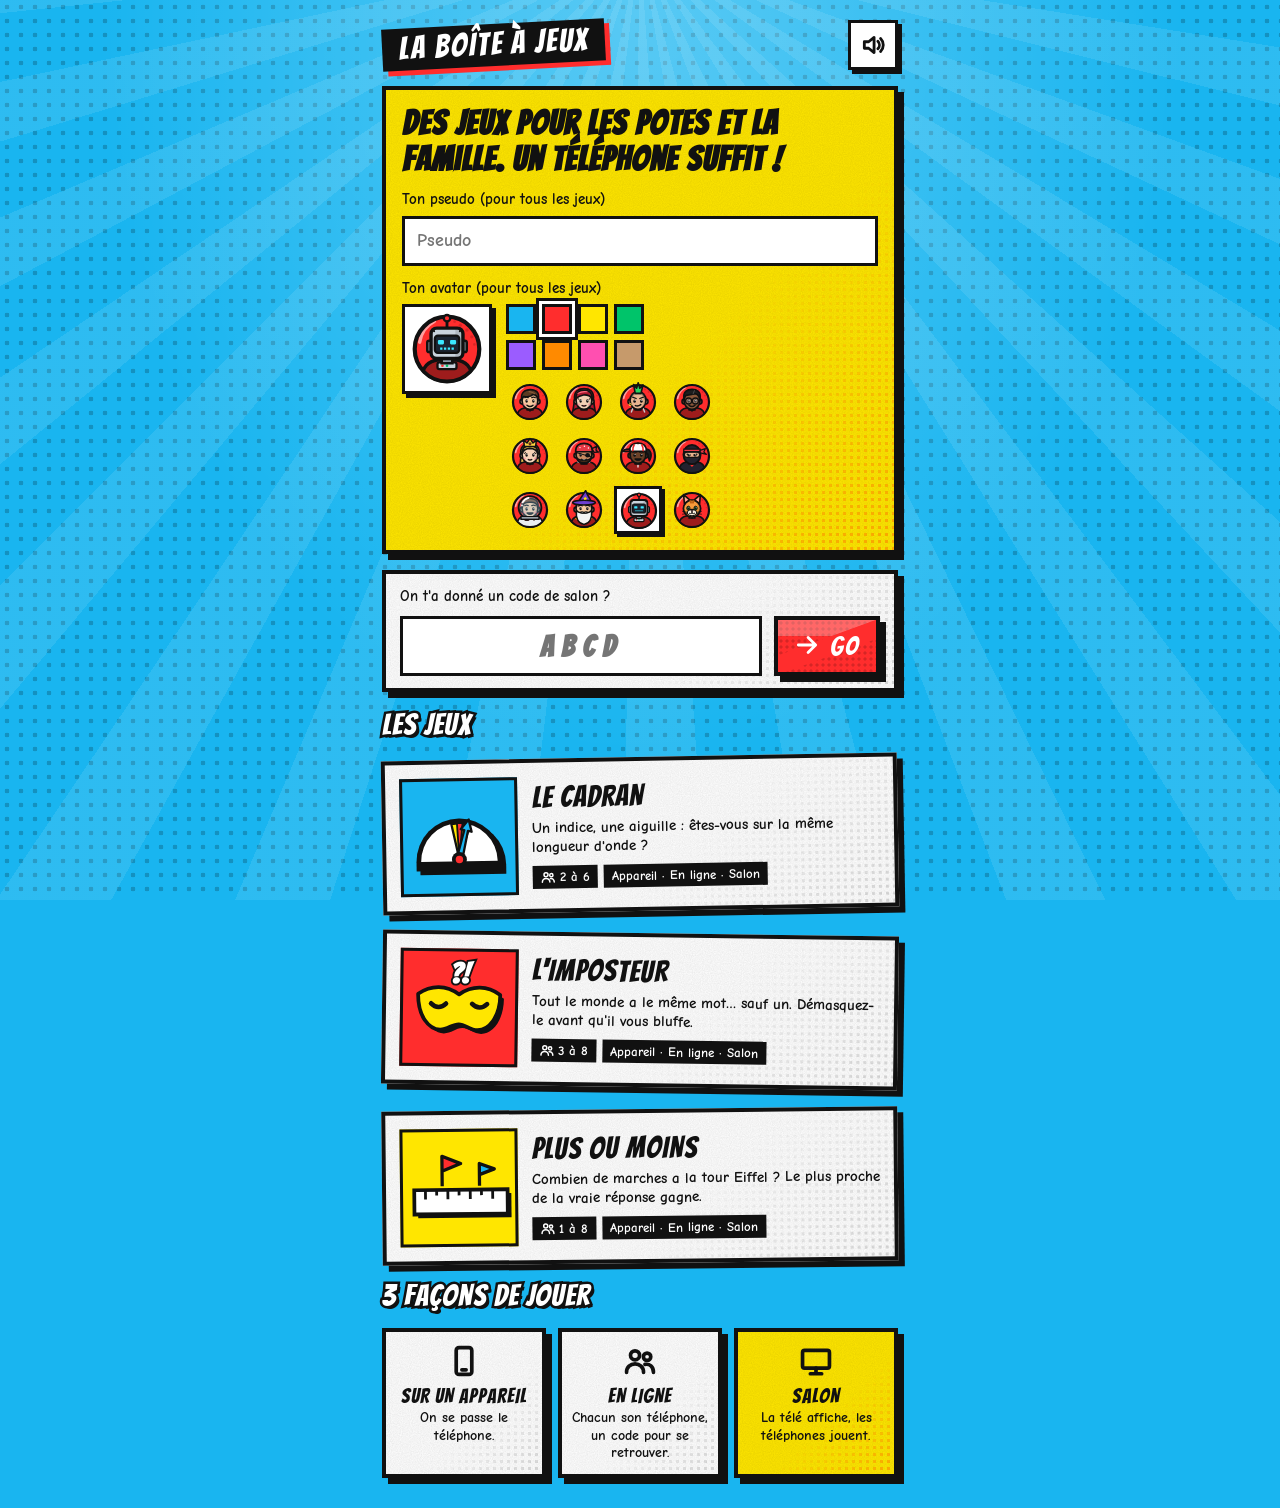
==== index.html @ c2635b9c "Avatars : 12 personnages de BD en buste (héros, rockeuse, punk, intello, reine, pirate, sportive, ni" ====
<!DOCTYPE html>
<html lang="fr">
<head>
<meta charset="utf-8">
<meta name="viewport" content="width=device-width, initial-scale=1">
<title>La Boîte à jeux</title>
<meta name="description" content="Des petits jeux entre potes et en famille : sur un seul téléphone, en ligne, ou en salon sur un grand écran.">
<link rel="icon" href="data:image/svg+xml,%3Csvg xmlns='http://www.w3.org/2000/svg' viewBox='0 0 64 64'%3E%3Crect x='6' y='14' width='52' height='40' fill='%23FFE600' stroke='%23111' stroke-width='5'/%3E%3Cpath d='M6 24h52M24 14v40' stroke='%23111' stroke-width='5'/%3E%3C/svg%3E">
<link rel="preload" href="fonts/bangers.woff2" as="font" type="font/woff2" crossorigin>
<link rel="preload" href="fonts/comic-neue-700.woff2" as="font" type="font/woff2" crossorigin>
<link rel="manifest" href="manifest.webmanifest">
<link rel="apple-touch-icon" href="icones/icone-180.png">
<meta name="theme-color" content="#19B5F0">
<link rel="stylesheet" href="commun/commun.css?v=4">
<style>
:root{--violet:#9B5CFF}
#app{max-width:560px}
.une{display:flex;flex-direction:column;gap:12px;padding:16px}
.une .accroche{font-size:34px}
.jeux{display:flex;flex-direction:column;gap:22px}
.tuile{display:grid;grid-template-columns:118px 1fr;gap:14px;align-items:center;padding:14px;text-decoration:none;color:var(--noir);transition:transform .12s,box-shadow .12s}
.tuile:nth-child(1){transform:rotate(-1deg)}.tuile:nth-child(2){transform:rotate(.8deg)}.tuile:nth-child(3){transform:rotate(-.6deg)}
@media (hover:hover){.tuile:hover{transform:translate(-3px,-3px) rotate(0);box-shadow:10px 10px 0 var(--noir)}}
.tuile:active{transform:translate(3px,3px);box-shadow:2px 2px 0 var(--noir)}
.tuile .vignette{width:118px;height:118px;border:3px solid var(--noir);display:flex;align-items:center;justify-content:center;overflow:hidden}
.tuile .vignette svg{width:100%;height:100%;display:block}
.tuile h3{font-family:var(--titre);font-weight:400;font-size:30px;letter-spacing:1px;line-height:1;margin:0 0 6px}
.tuile p{font-size:15px;line-height:1.3}
.puces{display:flex;flex-wrap:wrap;gap:6px;margin-top:8px}
.puce{display:inline-flex;align-items:center;gap:4px;font-size:13px;background:var(--noir);color:var(--blanc);padding:3px 8px}
.puce .ico{width:15px;height:15px;stroke-width:2.4}
@media (max-width:420px){.tuile{grid-template-columns:88px 1fr}.tuile .vignette{width:88px;height:88px}.tuile h3{font-size:26px}}
.facons{display:grid;grid-template-columns:repeat(3,minmax(0,1fr));gap:12px}
.facon{display:flex;flex-direction:column;align-items:center;gap:6px;text-align:center;font-size:14px;line-height:1.25;padding:12px 8px}
.facon b{font-family:var(--titre);font-weight:400;font-size:20px;letter-spacing:1px}
.facon .ico{width:34px;height:34px}
@media (max-width:420px){.facons{grid-template-columns:1fr}.facon{flex-direction:row;text-align:left}.facon .ico{flex:none}}
.rejoindre-rang{display:flex;gap:12px}
.rejoindre-rang input{flex:1;min-width:0}
.rejoindre-rang .btn{flex:none}
</style>
</head>
<body>
<div id="app">
  <header>
    <h1>LA BOÎTE À JEUX</h1>
    <nav class="nav" aria-label="Menu">
      <button class="btn icone" id="son" type="button" aria-pressed="true" aria-label="Son activé"><svg class="ico" aria-hidden="true"><use href="#i-son"/></svg></button>
    </nav>
  </header>

  <section class="screen on" id="s-accueil">
    <div class="case jaune une">
      <p class="accroche">Des jeux pour les potes et la famille. Un téléphone suffit !</p>
      <div><label for="pseudo">Ton pseudo (pour tous les jeux)</label><input type="text" id="pseudo" maxlength="14" autocomplete="off" placeholder="Pseudo"></div>
      <div><label>Ton avatar (pour tous les jeux)</label><div id="choix-avatar"></div></div>
    </div>

    <div class="case" style="display:flex;flex-direction:column;gap:10px">
      <label for="code-saisi" style="margin:0">On t'a donné un code de salon ?</label>
      <div class="rejoindre-rang">
        <input type="text" id="code-saisi" class="champ-code" maxlength="4" autocomplete="off" autocapitalize="characters" placeholder="ABCD">
        <button class="btn" id="rejoindre" type="button"><svg class="ico" aria-hidden="true"><use href="#i-suite"/></svg>GO</button>
      </div>
      <p class="bandeau alerte" id="err-code" role="alert" style="display:none"></p>
    </div>

    <h2>Les jeux</h2>
    <div class="jeux">
      <a class="tuile case" href="cadran/">
        <div class="vignette" style="background:#19B5F0">
          <svg viewBox="0 0 120 120" aria-hidden="true">
            <path d="M14 86a46 46 0 0 1 92 0v10H14z" fill="#111" transform="translate(4 4)"/>
            <path d="M14 86a46 46 0 0 1 92 0v10H14z" fill="#111"/>
            <path d="M19 86a41 41 0 0 1 82 0z" fill="#fff"/>
            <path d="M60 84 52 46A41 41 0 0 1 72 47z" fill="#FFE600" stroke="#111" stroke-width="2.5"/>
            <path d="M60 84 58 45A41 41 0 0 1 64 45z" fill="#FF2D2D" stroke="#111" stroke-width="2"/>
            <polygon points="57,84 63,84 62,52 66,52 60,40 54,52 58,52" fill="#19B5F0" stroke="#111" stroke-width="2.5" stroke-linejoin="round" transform="rotate(14 60 84)"/>
            <circle cx="60" cy="84" r="8" fill="#111"/><circle cx="60" cy="84" r="4" fill="#FF2D2D"/>
          </svg>
        </div>
        <div>
          <h3>LE CADRAN</h3>
          <p>Un indice, une aiguille : êtes-vous sur la même longueur d'onde ?</p>
          <div class="puces"><span class="puce"><svg class="ico" aria-hidden="true"><use href="#i-gens"/></svg>2 à 6</span><span class="puce">Appareil · En ligne · Salon</span></div>
        </div>
      </a>
      <a class="tuile case" href="imposteur/">
        <div class="vignette" style="background:#FF2D2D">
          <svg viewBox="0 0 120 120" aria-hidden="true">
            <path d="M16 46c14-10 30-10 44 0 14-10 30-10 44 0 0 24-12 38-24 38-8 0-13-6-20-6s-12 6-20 6c-12 0-24-14-24-38z" fill="#111" transform="translate(4 4)"/>
            <path d="M16 46c14-10 30-10 44 0 14-10 30-10 44 0 0 24-12 38-24 38-8 0-13-6-20-6s-12 6-20 6c-12 0-24-14-24-38z" fill="#FFE600" stroke="#111" stroke-width="4" stroke-linejoin="round"/>
            <path d="M30 56c5 5 11 5 16 0M74 56c5 5 11 5 16 0" fill="none" stroke="#111" stroke-width="5" stroke-linecap="round"/>
            <text x="60" y="34" font-family="Bangers,Impact,sans-serif" font-size="30" text-anchor="middle" fill="#fff" stroke="#111" stroke-width="4" paint-order="stroke">?!</text>
          </svg>
        </div>
        <div>
          <h3>L'IMPOSTEUR</h3>
          <p>Tout le monde a le même mot… sauf un. Démasquez-le avant qu'il vous bluffe.</p>
          <div class="puces"><span class="puce"><svg class="ico" aria-hidden="true"><use href="#i-gens"/></svg>3 à 8</span><span class="puce">Appareil · En ligne · Salon</span></div>
        </div>
      </a>
      <a class="tuile case" href="plus-ou-moins/">
        <div class="vignette" style="background:#FFE600">
          <svg viewBox="0 0 120 120" aria-hidden="true">
            <rect x="12" y="62" width="100" height="26" fill="#111" transform="translate(4 4)"/>
            <rect x="12" y="62" width="100" height="26" fill="#fff" stroke="#111" stroke-width="4"/>
            <path d="M24 62v10M36 62v6M48 62v10M60 62v6M72 62v10M84 62v6M96 62v10" stroke="#111" stroke-width="3"/>
            <path d="M42 58V26l20 8-20 8" fill="#FF2D2D" stroke="#111" stroke-width="3.5" stroke-linejoin="round"/>
            <path d="M82 58V34l16 6-16 6" fill="#19B5F0" stroke="#111" stroke-width="3.5" stroke-linejoin="round"/>
          </svg>
        </div>
        <div>
          <h3>PLUS OU MOINS</h3>
          <p>Combien de marches a la tour Eiffel ? Le plus proche de la vraie réponse gagne.</p>
          <div class="puces"><span class="puce"><svg class="ico" aria-hidden="true"><use href="#i-gens"/></svg>1 à 8</span><span class="puce">Appareil · En ligne · Salon</span></div>
        </div>
      </a>
    </div>

    <h2>3 façons de jouer</h2>
    <div class="facons">
      <div class="case facon"><svg class="ico" aria-hidden="true"><use href="#i-tel"/></svg><div><b>SUR UN APPAREIL</b><br>On se passe le téléphone.</div></div>
      <div class="case facon"><svg class="ico" aria-hidden="true"><use href="#i-gens"/></svg><div><b>EN LIGNE</b><br>Chacun son téléphone, un code pour se retrouver.</div></div>
      <div class="case facon jaune"><svg class="ico" aria-hidden="true"><use href="#i-tele"/></svg><div><b>SALON</b><br>La télé affiche, les téléphones jouent.</div></div>
    </div>
  </section>
</div>

<script src="commun/avatars.js?v=3"></script>
<script src="commun/ambiance.js?v=1"></script>
<script src="commun/commun.js?v=3"></script>
<script>
"use strict";
brancherEntete();
ecran("accueil");
$("pseudo").value = pseudo.lire();
Avatar.choisisseur($("choix-avatar"), () => sons.clic());
$("pseudo").addEventListener("change", () => { const n = $("pseudo").value.trim(); if (n) pseudo.ecrire(n); });
// Rejoindre depuis l'accueil : on cherche à quel jeu appartient le salon, puis on y va.
async function rejoindre() {
  const code = $("code-saisi").value.trim().toUpperCase(), nom = $("pseudo").value.trim();
  if (!/^[A-Z]{4}$/.test(code)) { alerte("err-code", "Le code d'un salon fait 4 lettres."); return; }
  if (nom) pseudo.ecrire(nom);
  sons.clic(); alerte("err-code", "Recherche du salon " + code + "…");
  let jeu = null;
  try { jeu = await Salon.decouvrir(code); } catch (e) { alerte("err-code", "Connexion impossible pour le moment. Réessaie dans un instant."); return; }
  if (!jeu || !NOMS_JEUX[jeu]) { alerte("err-code", "Aucun salon ouvert avec le code " + code + "."); return; }
  alerte("err-code", "Direction " + NOMS_JEUX[jeu] + " !");
  location.href = RACINE + jeu + "/#" + code;
}
$("rejoindre").onclick = rejoindre;
$("code-saisi").addEventListener("keydown", e => { if (e.key === "Enter") rejoindre(); });
// Ancien lien d'invitation du Cadran (…/#ABCD) : on redirige vers le bon jeu.
if (/^#[A-Za-z]{4}$/.test(location.hash)) { $("code-saisi").value = location.hash.slice(1).toUpperCase(); rejoindre(); }
</script>
</body>
</html>
---- commun/commun.css ----
/* Style commun des jeux : planche de BD (aplats vifs, contours noirs, ombres dures, trame). */
@font-face{font-family:'Bangers';font-style:normal;font-weight:400;font-display:swap;src:url(../fonts/bangers.woff2) format('woff2')}
@font-face{font-family:'Comic Neue';font-style:normal;font-weight:700;font-display:swap;src:url(../fonts/comic-neue-700.woff2) format('woff2')}
:root{
  /* Planche de BD : aplats vifs, contours noirs épais, ombres dures décalées, trame de points. */
  --bleu:#19B5F0; --jaune:#FFE600; --rouge:#FF2D2D; --orange:#FF8A00; --noir:#111111; --blanc:#FFFFFF;
  --titre:'Bangers',Impact,'Arial Narrow Bold',sans-serif; --texte:'Comic Neue','Comic Sans MS','Trebuchet MS',sans-serif;
  color-scheme:light;
}
*{box-sizing:border-box}
html,body{height:100%;margin:0}
body{background:var(--bleu);color:var(--noir);font-family:var(--texte);font-weight:700;font-size:17px;line-height:1.35;-webkit-tap-highlight-color:transparent}
body::before{content:"";position:fixed;inset:0;z-index:-1;background-color:var(--bleu);
  background-image:radial-gradient(ellipse at 50% 0%,rgba(255,255,255,.28),rgba(255,255,255,0) 60%),
   repeating-conic-gradient(from 0deg at 50% -6%,rgba(255,255,255,.09) 0deg 5deg,rgba(255,255,255,0) 5deg 11deg),
   radial-gradient(rgba(0,0,0,.2) 2.2px,rgba(0,0,0,0) 2.6px);
  background-size:100% 100%,100% 100%,14px 14px}
/* Textures de planche : grain de papier sur les cases, trame de points dans l'angle */
:root{--grain:url("data:image/svg+xml,%3Csvg xmlns='http://www.w3.org/2000/svg' width='160' height='160'%3E%3Cfilter id='g'%3E%3CfeTurbulence type='fractalNoise' baseFrequency='.9' numOctaves='2' stitchTiles='stitch'/%3E%3CfeColorMatrix values='0 0 0 0 0 0 0 0 0 0 0 0 0 0 0 0 0 0 .09 0'/%3E%3C/filter%3E%3Crect width='100%25' height='100%25' filter='url(%23g)'/%3E%3C/svg%3E")}
#app{max-width:440px;min-height:100%;margin:0 auto;padding:20px 22px 30px;display:flex;flex-direction:column;gap:16px}
header{display:flex;justify-content:space-between;align-items:center;gap:12px}
h1{font-family:var(--titre);font-weight:400;font-size:32px;letter-spacing:2px;line-height:1;margin:0;white-space:nowrap;color:var(--blanc);background:var(--noir);padding:4px 16px 6px;transform:rotate(-3deg);box-shadow:5px 5px 0 var(--rouge)}
h2{font-family:var(--titre);font-weight:400;font-size:30px;letter-spacing:1px;line-height:1.1;margin:0;text-wrap:balance;color:var(--blanc);-webkit-text-stroke:5px var(--noir);paint-order:stroke fill;text-shadow:3px 3px 0 var(--noir)}
p{margin:0}
.screen{display:none;flex-direction:column;gap:16px;flex:1}
.screen.on{display:flex}
.case{position:relative;isolation:isolate;background:var(--grain),var(--blanc);border:4px solid var(--noir);box-shadow:6px 6px 0 var(--noir);padding:12px 14px}
.case::before{content:"";position:absolute;inset:0;z-index:-1;pointer-events:none;background:radial-gradient(rgba(0,0,0,.14) 1.4px,rgba(0,0,0,0) 1.8px) 0 0/7px 7px;-webkit-mask-image:linear-gradient(135deg,transparent 58%,#000);mask-image:linear-gradient(135deg,transparent 58%,#000)}
.case.jaune{background:var(--grain),var(--jaune)}
.case.jaune::before{background-image:radial-gradient(rgba(255,120,0,.55) 1.6px,rgba(0,0,0,0) 2px)}
.petit{font-size:15px}
.btn{position:relative;isolation:isolate;display:flex;align-items:center;justify-content:center;gap:10px;font-family:var(--titre);font-size:26px;letter-spacing:2px;color:var(--blanc);background:var(--rouge);min-height:60px;padding:8px 16px;border:4px solid var(--noir);border-radius:0;box-shadow:6px 6px 0 var(--noir);cursor:pointer;transition:transform .08s,box-shadow .08s;touch-action:manipulation;user-select:none;-webkit-user-select:none}
.btn::before{content:"";position:absolute;inset:0;z-index:-1;pointer-events:none;background:linear-gradient(180deg,rgba(255,255,255,.28) 0 30%,rgba(255,255,255,0) 30%),radial-gradient(rgba(0,0,0,.16) 1.4px,rgba(0,0,0,0) 1.8px) 0 0/6px 6px;-webkit-mask-image:linear-gradient(160deg,#000 40%,transparent 41%,transparent 62%,#000 63%);mask-image:linear-gradient(160deg,#000 40%,transparent 41%,transparent 62%,#000 63%)}
@media (hover:hover){.btn:not(:disabled):hover{transform:translate(-2px,-2px);box-shadow:8px 8px 0 var(--noir)}.btn.plat:not(:disabled):hover{box-shadow:5px 5px 0 var(--noir)}}
.ico{width:26px;height:26px;flex:none;fill:none;stroke:currentColor;stroke-width:2.6;stroke-linecap:round;stroke-linejoin:round}
.btn .ico{margin-top:-2px}
.btn.plat .ico{width:20px;height:20px}
.btn.icone{width:50px;min-height:50px;padding:0;background:var(--blanc);color:var(--noir);border-width:3px;box-shadow:4px 4px 0 var(--noir)}
.btn.icone::before{display:none}
.btn.icone .ico{width:26px;height:26px;margin:0}
.btn.icone:active{transform:translate(3px,3px);box-shadow:1px 1px 0 var(--noir)}
.btn.icone[aria-pressed="false"]{background:#D9D9D9}
.nav{display:flex;gap:10px}
@media (max-width:380px){h1{font-size:26px;padding:4px 12px 6px}.nav{gap:7px}.btn.icone{width:44px;min-height:44px}.btn.icone .ico{width:22px;height:22px}}
.btn:active,.btn.enfonce{transform:translate(4px,4px);box-shadow:2px 2px 0 var(--noir)}
.btn:disabled{background:#B9B9B9;color:#3A3A3A;cursor:not-allowed}
.btn.jaune{background:var(--jaune);color:var(--noir)}
.btn.plat{font-family:var(--texte);font-weight:700;font-size:15px;letter-spacing:0;min-height:44px;padding:6px 12px;background:var(--blanc);color:var(--noir);border-width:3px;box-shadow:3px 3px 0 var(--noir)}
.btn.plat{white-space:nowrap}
.btn.plat::before{display:none}
.btn.plat:active{transform:translate(2px,2px);box-shadow:1px 1px 0 var(--noir)}
:focus-visible{outline:4px solid var(--noir);outline-offset:3px}
.bas{margin-top:auto;display:flex;flex-direction:column;gap:18px;padding-bottom:8px}
label{font-size:15px;display:block;margin-bottom:6px}
input[type=text]{width:100%;min-height:50px;padding:8px 12px;border:3px solid var(--noir);border-radius:0;background:var(--blanc);color:var(--noir);font-family:var(--texte);font-weight:700;font-size:18px}
.rang{display:flex;gap:14px;flex-wrap:wrap}
.rang>*{flex:1;min-width:0}
/* Réglages : boutons segmentés d'une seule pièce (un seul choix possible) */
.jetons{display:flex;background:var(--blanc);border:3px solid var(--noir);box-shadow:4px 4px 0 var(--noir)}
.jeton{position:relative;flex:1 1 0;min-width:0}
.jeton+.jeton{border-left:3px solid var(--noir)}
.jeton input{position:absolute;opacity:0;inset:0;width:100%;height:100%;margin:0;cursor:pointer;z-index:1}
.jeton span{display:flex;align-items:center;justify-content:center;text-align:center;padding:6px 4px;min-height:48px;font-family:var(--titre);font-weight:400;font-size:21px;letter-spacing:1px;line-height:1.05;color:#8A8A8A;transition:background .12s}
.jeton input:checked+span{background:var(--jaune);color:var(--noir);font-family:var(--titre);font-size:21px;letter-spacing:1px;font-weight:400}
.jeton input:focus-visible+span{outline:4px solid var(--noir);outline-offset:-6px}
/* Plusieurs choix possibles (thèmes) : des cases séparées, en grille */
.jetons.multi{display:grid;grid-template-columns:repeat(2,minmax(0,1fr));gap:10px;background:none;border:0;box-shadow:none}
.jetons.multi .jeton{border:3px solid var(--noir);background:var(--blanc);box-shadow:3px 3px 0 var(--noir)}
.jetons.multi .jeton+.jeton{border-left:3px solid var(--noir)}
.jetons.multi .jeton span{justify-content:flex-start;gap:8px;padding:6px 10px;font-family:var(--texte);font-weight:700;letter-spacing:0;font-size:15px;color:#555}
.jetons.multi .jeton span::before{content:"";flex:none;width:18px;height:18px;border:3px solid var(--noir);background:var(--blanc)}
.jetons.multi .jeton input:checked+span{font-family:var(--texte);font-size:15px;letter-spacing:0;font-weight:700}
.jetons.multi .jeton input:checked+span::before{background:var(--noir);box-shadow:inset 0 0 0 3px var(--jaune)}
.aide-reglage{font-size:13px;margin-top:6px}
.plaques{display:flex;gap:14px}
.plaques .case{flex:1;padding:6px 14px 8px}
.plaques small{display:block;font-size:14px;text-transform:uppercase}
.plaques b{font-family:var(--titre);font-weight:400;font-size:42px;line-height:1;letter-spacing:1px}
.bandeau{background:var(--noir);color:var(--blanc);padding:8px 12px;font-size:15px}
.bandeau.alerte{background:var(--rouge);border:3px solid var(--noir)}
.poste{padding:14px 8px 12px;display:flex;flex-direction:column;align-items:center;gap:10px}
#cadran{width:100%;max-width:360px;height:auto;display:block;touch-action:none;user-select:none;-webkit-user-select:none}
#cadran.reglable{cursor:grab}
#volet{transform-origin:170px 175px;transition:transform .7s cubic-bezier(.5,0,.2,1)}
#volet.vite{transition-duration:.28s}
#aiguille{transform-origin:170px 175px}
.carte{width:100%;display:flex;justify-content:space-between;align-items:center;gap:10px}
.carte span{font-family:var(--titre);font-size:20px;letter-spacing:1px;line-height:1.15;background:var(--noir);color:var(--blanc);padding:4px 10px 6px;max-width:48%;text-wrap:balance}
.carte span:first-child{transform:rotate(-2deg)}
.carte span:last-child{transform:rotate(2deg);text-align:right}
.bulle{position:relative;background:var(--blanc);border:4px solid var(--noir);border-radius:26px;padding:10px 18px 14px;box-shadow:6px 6px 0 var(--noir);margin-bottom:22px}
.bulle::after{content:"";position:absolute;left:36px;bottom:-24px;width:26px;height:26px;background:var(--blanc);border-right:4px solid var(--noir);border-bottom:4px solid var(--noir);transform:skewX(28deg) rotate(8deg);clip-path:polygon(0 38%,100% 0,100% 100%,0 100%)}
.bulle .indice{font-size:25px;line-height:1.15;overflow-wrap:anywhere}
.boum{position:relative;height:132px;display:flex;align-items:center;justify-content:center}
.boum svg{position:absolute;left:50%;top:50%;width:300px;height:138px;transform:translate(-50%,-50%) rotate(-4deg)}
.boum div{position:relative;font-family:var(--titre);font-size:28px;letter-spacing:1px;line-height:1.05;text-align:center;color:var(--rouge);-webkit-text-stroke:4px var(--noir);paint-order:stroke fill;transform:rotate(-4deg);max-width:190px}
input[type=range]{width:100%;accent-color:var(--rouge);height:34px}
.liste{display:flex;flex-direction:column;gap:8px;list-style:none;margin:0;padding:0}
.liste li{display:flex;justify-content:space-between;align-items:center;gap:10px;font-size:15px}
.liste li b{font-family:var(--titre);font-weight:400;font-size:22px;color:var(--rouge);white-space:nowrap}
.liste em{font-style:normal;opacity:.75}
details summary{cursor:pointer;min-height:28px}
details ol{margin:10px 0 0;padding-left:22px;display:flex;flex-direction:column;gap:6px;font-size:16px}
.gens{display:flex;gap:10px;flex-wrap:wrap;list-style:none;margin:0;padding:0}
.gens li{flex:1;min-width:120px;background:var(--blanc);border:3px solid var(--noir);padding:6px 10px;font-size:17px;overflow-wrap:anywhere}
.gens li small{display:block;font-size:13px;text-transform:uppercase}
.gens li.vide{border-style:dashed;background:rgba(255,255,255,.6)}
.gens li i{display:inline-block;width:14px;height:14px;border:2px solid var(--noir);margin-right:6px;vertical-align:-1px}
.gens li em{float:right;font-style:normal;font-family:var(--titre);font-size:22px;line-height:1;margin-left:8px}
#gens-jeu li{flex:1 1 40%;min-width:0;font-size:15px;padding:4px 8px}
#gens-jeu li.donne{background:var(--jaune)}
#gens-jeu li.ok small::after{content:" ✓"}
.grand{font-family:var(--titre);font-size:84px;line-height:1;text-align:center}
.code{font-family:var(--titre);font-size:54px;letter-spacing:8px;line-height:1;text-align:center}
#code-saisi{font-family:var(--titre);font-size:30px;letter-spacing:8px;text-align:center;text-transform:uppercase}
/* animations de la révélation : rouleau de points, explosion, compteur de score */
.plaques b{display:inline-block}
#resultat-texte{display:flex;flex-direction:column;align-items:center;max-width:220px}
#res-mot:empty{display:none}
.reel{display:inline-block;font-size:50px;line-height:1;white-space:nowrap}
.reel b{display:inline-block;font-weight:400}
.tic{animation:tic .1s ease-out}
@keyframes tic{from{transform:translateY(-75%);opacity:.15}to{transform:none;opacity:1}}
.boum div.pop{animation:pop .4s cubic-bezier(.3,1.7,.5,1)}
@keyframes pop{0%{transform:rotate(-4deg) scale(.35)}100%{transform:rotate(-4deg) scale(1)}}
.boum svg.boom{animation:boom .45s cubic-bezier(.3,1.7,.5,1)}
@keyframes boom{0%{transform:translate(-50%,-50%) rotate(-14deg) scale(.5)}100%{transform:translate(-50%,-50%) rotate(-4deg) scale(1)}}
.boum svg.tremble{animation:tremble .12s linear infinite}
@keyframes tremble{0%,100%{transform:translate(-50%,-50%) rotate(-4deg)}50%{transform:translate(-50%,-50%) rotate(-1deg) scale(1.03)}}
.roule{animation:roule .18s ease-out}
@keyframes roule{from{transform:translateY(-65%);opacity:0}to{transform:none;opacity:1}}
/* Effets : planches qui arrivent, bulle qui gonfle, cartes qui claquent, alertes qui tremblent */
.screen.on{animation:planche .34s cubic-bezier(.2,1.25,.4,1)}
@keyframes planche{from{opacity:0;transform:translateY(22px) rotate(-1.4deg)}to{opacity:1;transform:none}}
.bulle.arrive{animation:gonfle .42s cubic-bezier(.3,1.6,.5,1);transform-origin:40px 100%}
@keyframes gonfle{0%{transform:scale(.3);opacity:0}100%{transform:scale(1);opacity:1}}
.carte span:first-child{--r:-2deg}.carte span:last-child{--r:2deg}
.carte span.claque{animation:claque .36s cubic-bezier(.3,1.5,.5,1) both}
.carte span.claque:last-child{animation-delay:.08s}
@keyframes claque{0%{transform:rotate(var(--r)) scale(1.7);opacity:0}100%{transform:rotate(var(--r)) scale(1);opacity:1}}
.secoue{animation:secoue .45s}
@keyframes secoue{0%,100%{transform:none}20%{transform:translateX(-7px) rotate(-1deg)}40%{transform:translateX(6px) rotate(1deg)}60%{transform:translateX(-4px)}80%{transform:translateX(3px)}}
h1{cursor:default;transition:transform .15s}
/* Couverture de l'accueil : petit cadran dont l'aiguille hésite */
.couverture{display:flex;flex-direction:column;align-items:center;gap:10px;padding:16px 14px 14px;text-align:center}
.couverture svg{width:100%;max-width:280px;height:auto}
#mini-aig{transform-origin:100px 100px;animation:hesite 3.6s ease-in-out infinite}
@keyframes hesite{0%,100%{transform:rotate(-48deg)}30%{transform:rotate(26deg)}48%{transform:rotate(8deg)}70%{transform:rotate(40deg)}85%{transform:rotate(-12deg)}}
.accroche{font-family:var(--titre);font-size:30px;letter-spacing:1px;line-height:1.05;text-wrap:balance}
/* Fenêtres (règles, confirmation) */
.modale{position:fixed;inset:0;z-index:20;display:flex;align-items:center;justify-content:center;padding:20px;background:rgba(17,17,17,.55)}
.modale[hidden]{display:none}
.modale>.case{width:100%;max-width:400px;max-height:calc(100% - 20px);overflow:auto;display:flex;flex-direction:column;gap:14px;animation:gonfle .35s cubic-bezier(.3,1.6,.5,1)}
.modale h3{font-family:var(--titre);font-weight:400;font-size:30px;letter-spacing:1px;margin:0}
.modale ol{margin:0;padding-left:22px;display:flex;flex-direction:column;gap:7px;font-size:16px}
.modale h4{font-family:var(--titre);font-weight:400;font-size:21px;letter-spacing:1px;margin:4px 0 0}
.rang-btn{display:flex;gap:12px;flex-wrap:wrap}.rang-btn>*{flex:1}
@media (prefers-reduced-motion:reduce){.screen.on,.bulle.arrive,.carte span.claque,.secoue,#mini-aig,.modale>.case{animation:none}
#volet,.btn{transition:none}.tic,.boum div.pop,.boum svg.boom,.boum svg.tremble,.roule{animation:none}}

/* ====== Ajouts communs à tous les jeux ====== */
a{color:inherit}
.btn{text-decoration:none}
.champ-code{font-family:var(--titre);font-size:30px;letter-spacing:8px;text-align:center;text-transform:uppercase}
.mini{font-size:13px}
.centre{text-align:center}
.cache{display:none!important}
/* écran de salon : tout en grand, pensé pour une télé ou un ordi */
body.tele #app{max-width:1180px;padding:26px 40px 36px}
body.tele h1{font-size:44px}
body.tele .grandecran{display:grid;grid-template-columns:minmax(0,1.25fr) minmax(0,1fr);gap:28px;align-items:start}
body.tele .plaques b{font-size:56px}
body.tele .bandeau{font-size:22px;padding:12px 18px}
body.tele .gens li{font-size:22px}
body.tele .gens li small{font-size:15px}
@media (max-width:820px){body.tele .grandecran{grid-template-columns:1fr}}
.qr{background:#fff;border:4px solid var(--noir);box-shadow:6px 6px 0 var(--noir);padding:10px;width:220px;max-width:100%;align-self:center}
.qr svg{display:block;width:100%;height:auto}
.salon-tele{display:grid;grid-template-columns:auto 1fr;gap:24px;align-items:center}
@media (max-width:600px){.salon-tele{grid-template-columns:1fr}}
.salon-tele .code{font-size:84px;text-align:left}
.adresse{font-size:20px;overflow-wrap:anywhere}
/* choix de joueur (vote) */
.choix{display:grid;grid-template-columns:repeat(2,minmax(0,1fr));gap:12px}
.choix .btn{font-family:var(--texte);font-size:18px;letter-spacing:0;min-height:56px;white-space:normal;text-align:center;line-height:1.15}
.choix .btn[aria-pressed="true"]{background:var(--jaune)}
/* ====== Organisation des menus ====== */
/* En-tête : retour à gauche, titre, menu à droite */
header.entete{display:grid;grid-template-columns:auto minmax(0,1fr) auto;gap:14px;align-items:center}
header.entete h1{justify-self:start;max-width:100%;overflow:hidden;text-overflow:ellipsis}
/* Menu ☰ : une feuille qui monte du bas */
.modale.feuille{align-items:flex-end;padding:0 12px calc(12px + env(safe-area-inset-bottom))}
.case.menu{width:100%;max-width:420px;display:flex;flex-direction:column;gap:0;padding:6px 14px 14px;animation:monte .28s cubic-bezier(.2,1.2,.4,1)}
@keyframes monte{from{transform:translateY(100%)}to{transform:none}}
.menu .item{display:flex;align-items:center;gap:14px;width:100%;min-height:56px;padding:6px 4px;background:none;border:0;border-bottom:3px dashed rgba(17,17,17,.25);font:inherit;font-size:18px;color:var(--noir);text-align:left;text-decoration:none;cursor:pointer}
.menu .item .ico{width:26px;height:26px}
.menu .item:active{background:rgba(255,230,0,.5)}
.menu .item.rouge{color:var(--rouge)}
.menu .btn.plat{margin-top:12px}
/* Intertitres de section */
.intertitre{font-family:var(--titre);font-weight:400;font-size:22px;letter-spacing:1px;margin:4px 0 0;color:var(--blanc);-webkit-text-stroke:4px var(--noir);paint-order:stroke fill;display:flex;align-items:baseline;gap:10px}
.intertitre .compte{font-family:var(--texte);font-size:14px;letter-spacing:0;-webkit-text-stroke:0;color:var(--noir);background:var(--blanc);border:2px solid var(--noir);padding:1px 8px}
.intertitre .compte:empty{display:none}
/* Écran d'un jeu : 3 cartes de mode identiques */
.lien-regles{display:inline-flex;align-items:center;gap:8px;margin-top:4px;background:none;border:0;padding:6px 4px;font:inherit;font-size:16px;color:var(--noir);text-decoration:underline;text-decoration-thickness:3px;text-underline-offset:4px;cursor:pointer}
.lien-regles .ico{width:22px;height:22px}
.modes{display:flex;flex-direction:column;gap:14px}
.mode{display:flex;align-items:center;gap:14px;width:100%;padding:10px 12px;background:var(--grain),var(--blanc);border:4px solid var(--noir);box-shadow:5px 5px 0 var(--noir);font:inherit;color:var(--noir);text-align:left;cursor:pointer;transition:transform .08s,box-shadow .08s;touch-action:manipulation}
.mode:active{transform:translate(4px,4px);box-shadow:1px 1px 0 var(--noir)}
@media (hover:hover){.mode:hover{transform:translate(-2px,-2px);box-shadow:7px 7px 0 var(--noir)}}
.mode-ico{flex:none;width:52px;height:52px;display:flex;align-items:center;justify-content:center;border:3px solid var(--noir)}
.mode-ico.jaune{background:var(--jaune)}.mode-ico.rouge{background:var(--rouge);color:var(--blanc)}.mode-ico.noir{background:var(--noir);color:var(--jaune)}
.mode-ico .ico{width:28px;height:28px}
.mode-txt{flex:1;min-width:0;display:flex;flex-direction:column;gap:2px}
.mode-txt b{font-family:var(--titre);font-weight:400;font-size:24px;letter-spacing:1px;line-height:1}
.mode-txt small{font-size:14px;line-height:1.2}
.mode>.ico{width:22px;height:22px}
.code-rapide{display:flex;flex-direction:column;gap:8px;margin-top:auto}
.code-rapide label{margin:0}
.rangee{display:flex;gap:12px;align-items:stretch}
.rangee input{flex:1;min-width:0}
.rangee .btn{flex:none;font-size:22px;min-height:56px}
.code-rapide .btn{width:64px;padding:0}
/* Chacun son téléphone */
.identite{display:flex;flex-direction:column;gap:14px}
.ou{display:flex;align-items:center;gap:12px;font-family:var(--titre);font-size:22px;color:var(--blanc);-webkit-text-stroke:4px var(--noir);paint-order:stroke fill}
.ou::before,.ou::after{content:"";flex:1;height:4px;background:var(--noir)}
/* Salon : code + inviter sur une ligne, joueurs en grille */
.bloc-code{display:flex;align-items:center;gap:14px}
.code-zone{flex:1;min-width:0}
.bloc-code .code{text-align:left;font-size:52px}
.bloc-code #inviter{flex:none;flex-direction:column;gap:2px;min-height:64px;padding:6px 12px;font-size:14px}
.bloc-code #inviter .ico{width:24px;height:24px}
.gens.grille{display:grid;grid-template-columns:repeat(auto-fill,minmax(118px,1fr))}
.gens.grille li{min-width:0}
/* Barre du bas : le bouton principal reste toujours visible */
.barre-bas{position:sticky;bottom:0;z-index:5;margin-top:auto;display:flex;flex-direction:column;gap:12px;padding:14px 0 calc(10px + env(safe-area-inset-bottom));background:linear-gradient(rgba(25,181,240,0),var(--bleu) 26%)}
.barre-bas .btn.plat{min-height:44px}
/* Options repliées */
details.options{background:var(--blanc);border:3px solid var(--noir);box-shadow:4px 4px 0 var(--noir)}
details.options>summary{display:flex;align-items:center;justify-content:space-between;gap:10px;padding:10px 14px;min-height:50px;font-size:17px;list-style:none}
details.options>summary::-webkit-details-marker{display:none}
details.options>summary::after{content:"";width:12px;height:12px;border-right:4px solid var(--noir);border-bottom:4px solid var(--noir);transform:rotate(45deg) translate(-3px,-3px);transition:transform .15s}
details.options[open]>summary::after{transform:rotate(-135deg) translate(-3px,-3px)}
details.options>summary small{font-size:13px;color:#555;margin-left:auto}
.options-corps{display:flex;flex-direction:column;gap:14px;padding:4px 14px 16px;border-top:3px dashed rgba(17,17,17,.25)}
.options-corps .jetons{box-shadow:3px 3px 0 var(--noir)}
/* Liste des joueurs sur un appareil */
.noms-local{display:flex;flex-direction:column;gap:8px}
body.tele .bloc-code .code{font-size:84px}
body.tele .bloc-code{gap:28px}
.attente-tour{font-size:15px}
.boum div.petit-mot{font-size:22px}
@media (prefers-reduced-motion:reduce){.tuile:hover{transform:none}}
@media (max-width:440px){h1{font-size:25px;padding:4px 10px 6px;letter-spacing:1px}.nav{gap:7px}.btn.icone{width:44px;min-height:44px}.btn.icone .ico{width:22px;height:22px}}
/* avatars */
.avatar{display:inline-block;flex:none}
.avatar-choix{display:flex;gap:14px;align-items:flex-start}
.av-apercu{flex:none;background:#fff;border:3px solid var(--noir);box-shadow:4px 4px 0 var(--noir);padding:4px;line-height:0}
.av-choix{display:flex;flex-direction:column;gap:8px;min-width:0}
.av-couleurs,.av-tetes{display:grid;grid-template-columns:repeat(4,max-content);gap:6px}
.av-coul{width:30px;height:30px;border:3px solid var(--noir);cursor:pointer;padding:0}
.av-coul[aria-checked="true"]{box-shadow:0 0 0 3px #fff,0 0 0 6px var(--noir)}
.av-tete{width:48px;height:48px;padding:2px;border:2px solid transparent;background:transparent;cursor:pointer;line-height:0}
.av-tete[aria-checked="true"]{border:3px solid var(--noir);background:#fff;box-shadow:3px 3px 0 var(--noir)}
/* chrono en forme de mèche */
.chrono{display:flex;align-items:center;gap:10px}
.chrono-meche{flex:1;height:18px;background:#fff;border:3px solid var(--noir);box-shadow:3px 3px 0 var(--noir);overflow:hidden}
.chrono-feu{height:100%;width:100%;background:repeating-linear-gradient(-45deg,var(--jaune) 0 8px,var(--orange) 8px 16px);transition:width .1s linear}
.chrono-n{font-family:var(--titre);font-weight:400;font-size:28px;min-width:40px;text-align:right}
.chrono.urgent .chrono-feu{background:repeating-linear-gradient(-45deg,var(--rouge) 0 8px,var(--orange) 8px 16px)}
.chrono.urgent .chrono-n{color:var(--rouge);animation:secoue .45s}
body.tele .chrono-n{font-size:44px}
body.tele .chrono-meche{height:26px}
/* moments forts */
.badges{display:grid;grid-template-columns:repeat(auto-fit,minmax(150px,1fr));gap:14px}
.badge{display:flex;flex-direction:column;gap:4px;padding:10px 12px;transform:rotate(var(--r))}
.badge-titre{font-family:var(--titre);font-size:20px;letter-spacing:1px;line-height:1}
.badge-qui{display:flex;align-items:center;gap:6px;font-size:17px}
.badge-detail{font-size:13px;line-height:1.25}
body.tele .badge-titre{font-size:28px}
body.tele .badge-qui{font-size:22px}
body.tele .badge-detail{font-size:17px}

#reglages-jeu>div>label,.options-corps label{font-size:16px}
body.tele #reglages-jeu,body.tele #s-reglages>#bloc-format,body.tele #s-reglages>#bloc-tours,body.tele #s-reglages>#bloc-manches,body.tele #s-reglages>details{max-width:620px;width:100%}
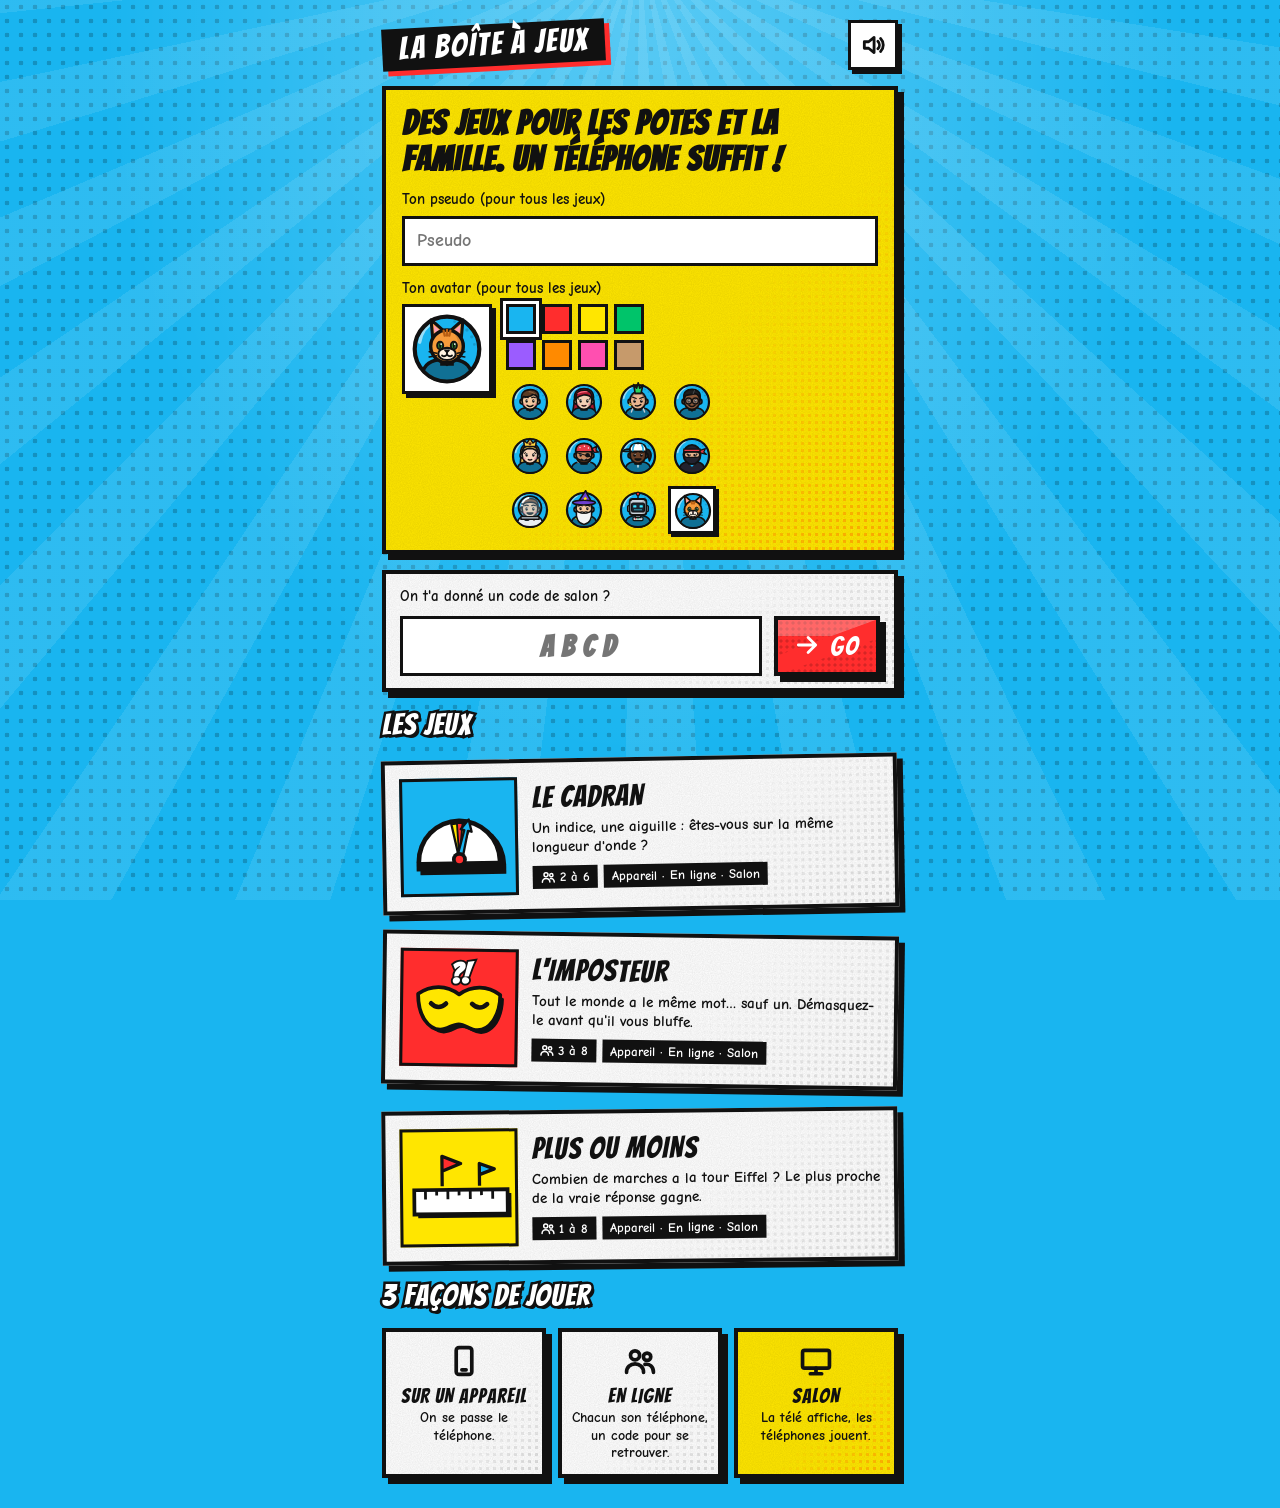
==== commit 7f79c5d3: "Reconnexion après un rechargement de page (les 3 jeux) ; Plus ou moins : 266 questions et plus de ré" ====
--- a/index.html
+++ b/index.html
@@ -129,7 +129,7 @@
 
 <script src="commun/avatars.js?v=3"></script>
 <script src="commun/ambiance.js?v=1"></script>
-<script src="commun/commun.js?v=3"></script>
+<script src="commun/commun.js?v=4"></script>
 <script>
 "use strict";
 brancherEntete();
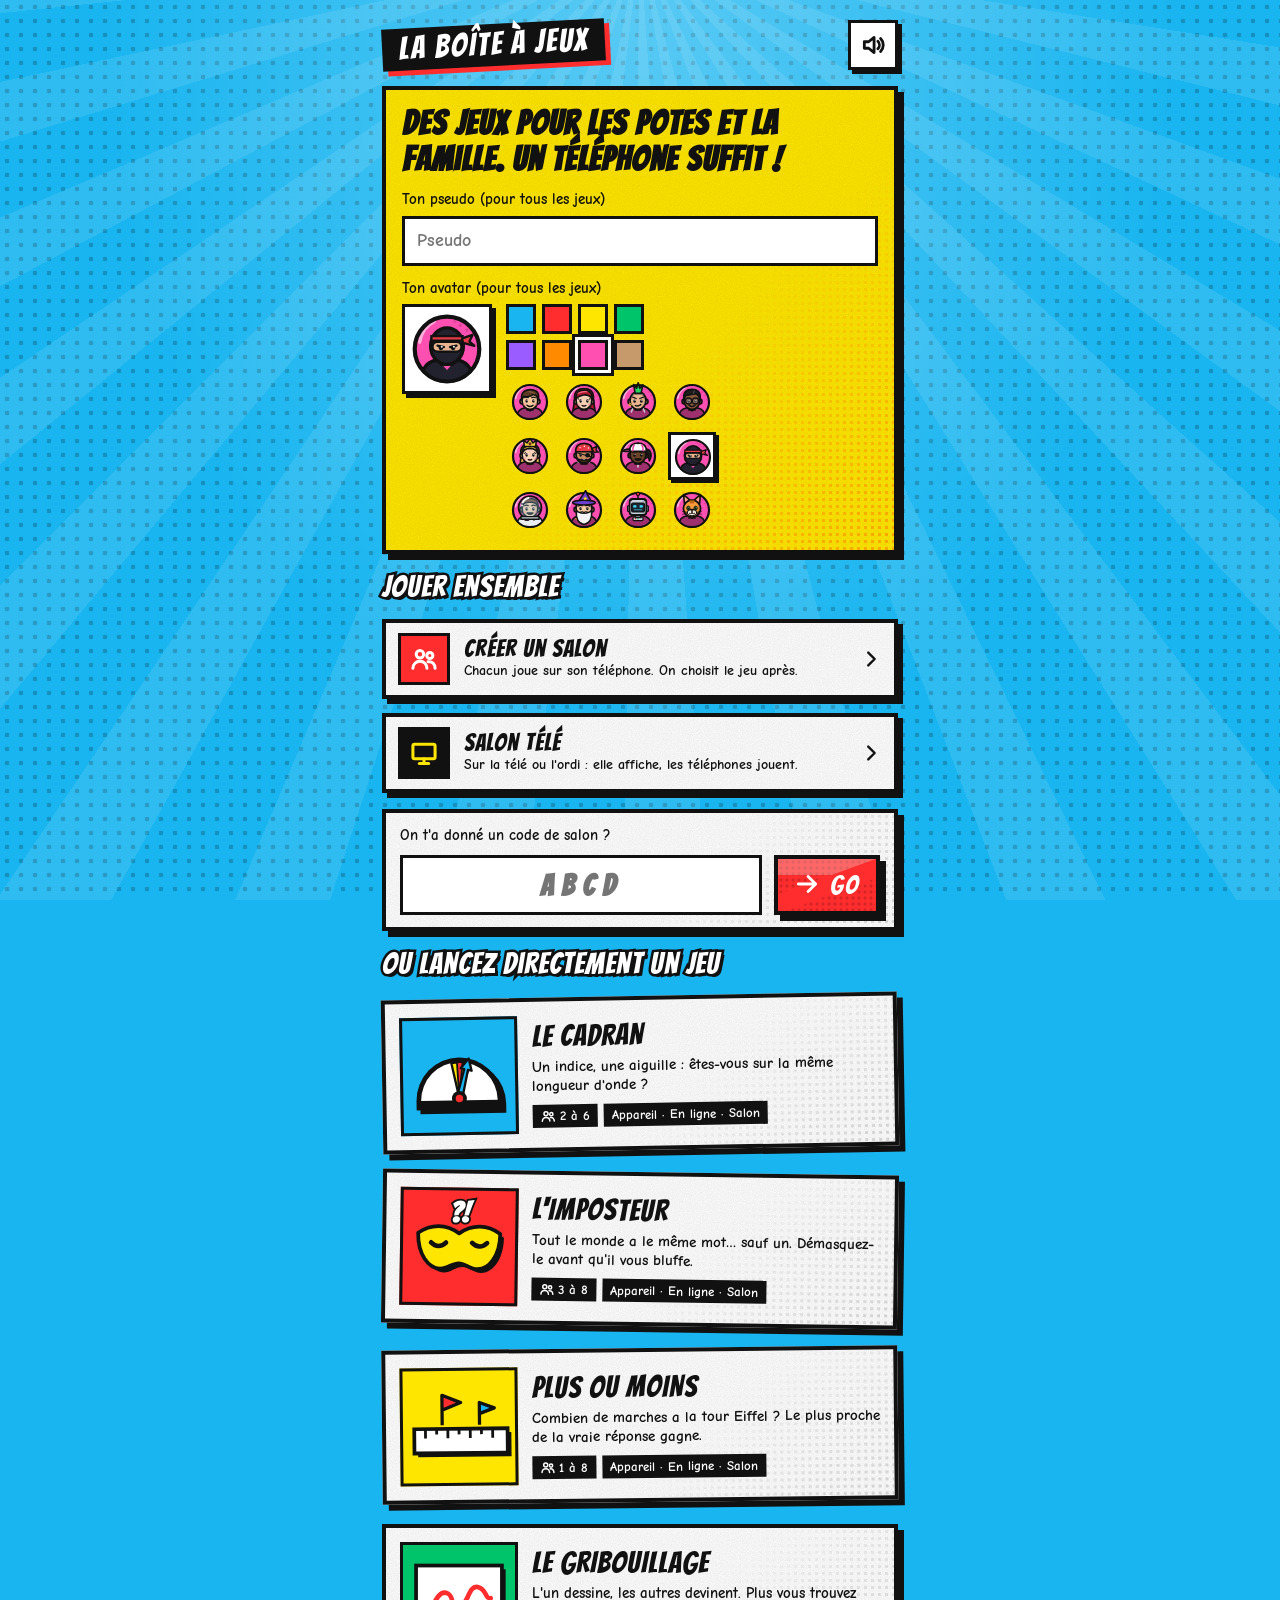
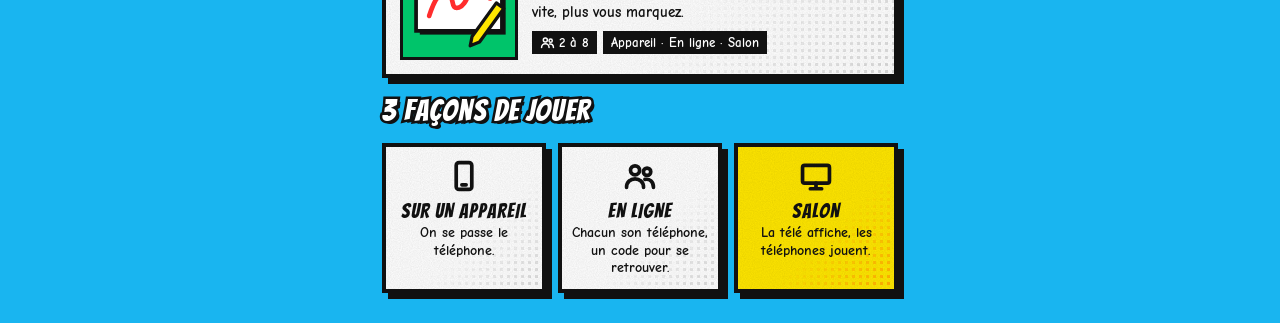
==== commit 78e8ee5d: "Nouveau jeu : Le Gribouillage ; salon commun sur l'accueil (on crée le salon, puis on choisit le jeu" ====
--- a/index.html
+++ b/index.html
@@ -11,7 +11,7 @@
 <link rel="manifest" href="manifest.webmanifest">
 <link rel="apple-touch-icon" href="icones/icone-180.png">
 <meta name="theme-color" content="#19B5F0">
-<link rel="stylesheet" href="commun/commun.css?v=4">
+<link rel="stylesheet" href="commun/commun.css?v=5">
 <style>
 :root{--violet:#9B5CFF}
 #app{max-width:560px}
@@ -45,6 +45,7 @@
   <header>
     <h1>LA BOÎTE À JEUX</h1>
     <nav class="nav" aria-label="Menu">
+      <button class="btn icone" id="quitter-hub" type="button" aria-label="Quitter le salon" style="display:none"><svg class="ico" aria-hidden="true"><use href="#i-quitter"/></svg></button>
       <button class="btn icone" id="son" type="button" aria-pressed="true" aria-label="Son activé"><svg class="ico" aria-hidden="true"><use href="#i-son"/></svg></button>
     </nav>
   </header>
@@ -56,6 +57,12 @@
       <div><label>Ton avatar (pour tous les jeux)</label><div id="choix-avatar"></div></div>
     </div>
 
+    <h2>Jouer ensemble</h2>
+    <div class="modes">
+      <button class="mode" id="creer-salon" type="button"><span class="mode-ico rouge"><svg class="ico" aria-hidden="true"><use href="#i-gens"/></svg></span><span class="mode-txt"><b>Créer un salon</b><small>Chacun joue sur son téléphone. On choisit le jeu après.</small></span><svg class="ico" aria-hidden="true"><use href="#i-chevron"/></svg></button>
+      <button class="mode" id="creer-tele" type="button"><span class="mode-ico noir"><svg class="ico" aria-hidden="true"><use href="#i-tele"/></svg></span><span class="mode-txt"><b>Salon télé</b><small>Sur la télé ou l'ordi : elle affiche, les téléphones jouent.</small></span><svg class="ico" aria-hidden="true"><use href="#i-chevron"/></svg></button>
+    </div>
+    <p class="bandeau alerte" id="err-salon" role="alert" style="display:none"></p>
     <div class="case" style="display:flex;flex-direction:column;gap:10px">
       <label for="code-saisi" style="margin:0">On t'a donné un code de salon ?</label>
       <div class="rejoindre-rang">
@@ -65,7 +72,7 @@
       <p class="bandeau alerte" id="err-code" role="alert" style="display:none"></p>
     </div>
 
-    <h2>Les jeux</h2>
+    <h2>Ou lancez directement un jeu</h2>
     <div class="jeux">
       <a class="tuile case" href="cadran/">
         <div class="vignette" style="background:#19B5F0">
@@ -116,6 +123,21 @@
           <div class="puces"><span class="puce"><svg class="ico" aria-hidden="true"><use href="#i-gens"/></svg>1 à 8</span><span class="puce">Appareil · En ligne · Salon</span></div>
         </div>
       </a>
+      <a class="tuile case" href="gribouillage/">
+        <div class="vignette" style="background:#00C46A">
+          <svg viewBox="0 0 120 120" aria-hidden="true">
+            <rect x="14" y="22" width="92" height="70" fill="#111" transform="translate(4 4)"/>
+            <rect x="14" y="22" width="92" height="70" fill="#fff" stroke="#111" stroke-width="4"/>
+            <path d="M28 76c6-18 12-28 20-24s2 18 12 15 10-24 20-22 8 14 14 12" fill="none" stroke="#FF2D2D" stroke-width="5" stroke-linecap="round" stroke-linejoin="round"/>
+            <path d="M74 98l26-36 8 6-26 36-10 4z" fill="#FFE600" stroke="#111" stroke-width="3.5" stroke-linejoin="round"/>
+          </svg>
+        </div>
+        <div>
+          <h3>LE GRIBOUILLAGE</h3>
+          <p>L'un dessine, les autres devinent. Plus vous trouvez vite, plus vous marquez.</p>
+          <div class="puces"><span class="puce"><svg class="ico" aria-hidden="true"><use href="#i-gens"/></svg>2 à 8</span><span class="puce">Appareil · En ligne · Salon</span></div>
+        </div>
+      </a>
     </div>
 
     <h2>3 façons de jouer</h2>
@@ -125,11 +147,25 @@
       <div class="case facon jaune"><svg class="ico" aria-hidden="true"><use href="#i-tele"/></svg><div><b>SALON</b><br>La télé affiche, les téléphones jouent.</div></div>
     </div>
   </section>
+  <section class="screen" id="s-salon">
+    <div class="case jaune bloc-code">
+      <div class="qr" id="qr" style="display:none"></div>
+      <div class="code-zone">
+        <div class="petit" id="titre-code">Code du salon</div>
+        <div class="code" id="code-salon"></div>
+        <p class="adresse" id="adresse" style="display:none"></p>
+      </div>
+      <button class="btn plat" id="inviter" type="button"><svg class="ico" aria-hidden="true"><use href="#i-partager"/></svg><span>Inviter</span></button>
+    </div>
+    <div><h3 class="intertitre">Dans le salon <span class="compte" id="etat-salon" role="status"></span></h3><ul class="gens grille" id="gens-salon"></ul></div>
+    <h3 class="intertitre" id="titre-choix">Choisissez le jeu</h3>
+    <div class="modes" id="choix-jeux"></div>
+    <p class="bandeau centre" id="attente-choix" style="display:none"></p>
+  </section>
 </div>
-
 <script src="commun/avatars.js?v=3"></script>
 <script src="commun/ambiance.js?v=1"></script>
-<script src="commun/commun.js?v=4"></script>
+<script src="commun/commun.js?v=5"></script>
 <script>
 "use strict";
 brancherEntete();
@@ -137,7 +173,56 @@
 $("pseudo").value = pseudo.lire();
 Avatar.choisisseur($("choix-avatar"), () => sons.clic());
 $("pseudo").addEventListener("change", () => { const n = $("pseudo").value.trim(); if (n) pseudo.ecrire(n); });
-// Rejoindre depuis l'accueil : on cherche à quel jeu appartient le salon, puis on y va.
+/* ---------- Salon de l'accueil : on se retrouve d'abord, on choisit le jeu ensuite ---------- */
+const JEUX = [
+  { id: "cadran", nom: "Le Cadran", min: 2, max: 6, ico: "jaune", ph: "Un indice, une aiguille." },
+  { id: "imposteur", nom: "L'Imposteur", min: 3, max: 8, ico: "rouge", ph: "Tous le même mot, sauf un." },
+  { id: "plus-ou-moins", nom: "Plus ou moins", min: 1, max: 8, ico: "jaune", ph: "Le plus proche gagne." },
+  { id: "gribouillage", nom: "Le Gribouillage", min: 2, max: 8, ico: "rouge", ph: "L'un dessine, les autres devinent." }
+];
+Salon.ordre = []; Salon.remise = [];
+const chef = () => Salon.autorite();
+function majSalon() {
+  const n = Salon.joueurs().length, c = Salon.gens.find(g => g.role !== "invite");
+  $("etat-salon").textContent = n + " joueur" + (n > 1 ? "s" : "");
+  dessinerGens($("gens-salon"), Salon.gens.length ? Salon.gens : [{ cle: Salon.id, nom: Salon.nom, role: Salon.role, av: Salon.av }], { avatar: g => g.role === "ecran" ? null : g.av });
+  $("choix-jeux").style.display = chef() ? "" : "none"; $("titre-choix").style.display = chef() ? "" : "none";
+  $("attente-choix").style.display = chef() ? "none" : "";
+  $("attente-choix").textContent = !c ? "Connexion…" : c.role === "ecran" ? "Le jeu se choisit sur la télé…" : c.nom + " choisit le jeu…";
+  if (!chef()) return;
+  $("choix-jeux").innerHTML = JEUX.map(j => {
+    const trop = n > j.max, peu = n < j.min;
+    return `<button class="mode" type="button" data-jeu="${j.id}" ${trop ? "disabled" : ""}><span class="mode-txt"><b>${j.nom}</b><small>${j.ph} De ${j.min} à ${j.max} joueurs.${trop ? " Vous êtes trop nombreux." : peu ? " Il manque encore du monde." : ""}</small></span>${ico("chevron")}</button>`;
+  }).join("");
+  $("choix-jeux").querySelectorAll("[data-jeu]").forEach(b => b.onclick = () => {
+    sons.clic(); b.disabled = true; Salon.envoyer({ t: "aller", jeu: b.dataset.jeu }); setTimeout(() => allerVers(b.dataset.jeu), 350);
+  });
+}
+function ouvrirSalonHub() {
+  const tele = Salon.role === "ecran";
+  document.body.classList.toggle("tele", tele);
+  $("code-salon").textContent = Salon.code;
+  $("qr").style.display = tele ? "" : "none"; $("adresse").style.display = tele ? "" : "none"; $("inviter").style.display = tele ? "none" : "";
+  $("titre-code").textContent = tele ? "Scannez ou tapez le code" : "Code du salon";
+  if (tele) { $("adresse").textContent = RACINE.replace(/^https?:\/\//, "") + " → code " + Salon.code; dessinerQR($("qr"), RACINE + "#" + Salon.code); }
+  $("quitter-hub").style.display = ""; alerte("err-code"); majSalon(); ecran("salon");
+}
+Salon.surCode = () => { if (ecranActuel === "salon") ouvrirSalonHub(); };
+Salon.surGens = () => { if (Salon.role === "invite" && ecranActuel !== "salon" && Salon.gens.some(g => g.role !== "invite")) ouvrirSalonHub(); else majSalon(); };
+Salon.surMessage = m => { if (m.t === "aller" && typeof m.jeu === "string" && !chef()) allerVers(m.jeu); };
+Salon.surErreur = msg => { document.body.classList.remove("tele"); $("quitter-hub").style.display = "none"; ecran("accueil"); alerte("err-code", msg); };
+async function creerSalon(role) {
+  let nom = "Écran";
+  if (role === "hote") { nom = $("pseudo").value.trim(); if (!nom) { alerte("err-salon", "Choisis d'abord un pseudo, tout en haut."); $("pseudo").focus(); return; } pseudo.ecrire(nom); }
+  sons.clic(); alerte("err-salon");
+  try { await Salon.creer("salon", nom, role, 8); } catch (e) { alerte("err-salon", "Le mode en ligne n'a pas pu se charger. Vérifie ta connexion et réessaie."); return; }
+  ouvrirSalonHub();
+}
+$("creer-salon").onclick = () => creerSalon("hote");
+$("creer-tele").onclick = () => creerSalon("ecran");
+$("inviter").onclick = e => inviter("La Boîte à jeux", RACINE + "#" + Salon.code, Salon.code, e.currentTarget);
+$("quitter-hub").onclick = () => { sons.clic(); Salon.quitter(); document.body.classList.remove("tele"); $("quitter-hub").style.display = "none"; ecran("accueil"); };
+// Rejoindre depuis l'accueil : le salon de l'accueil, ou directement le salon d'un jeu.
 async function rejoindre() {
   const code = $("code-saisi").value.trim().toUpperCase(), nom = $("pseudo").value.trim();
   if (!/^[A-Z]{4}$/.test(code)) { alerte("err-code", "Le code d'un salon fait 4 lettres."); return; }
@@ -145,14 +230,32 @@
   sons.clic(); alerte("err-code", "Recherche du salon " + code + "…");
   let jeu = null;
   try { jeu = await Salon.decouvrir(code); } catch (e) { alerte("err-code", "Connexion impossible pour le moment. Réessaie dans un instant."); return; }
+  if (jeu === "salon") {
+    if (!nom) { alerte("err-code", "Choisis d'abord un pseudo, tout en haut."); $("pseudo").focus(); return; }
+    alerte("err-code", "Connexion au salon " + code + "…");
+    try { await Salon.rejoindre("salon", nom, code, 8); } catch (e) { alerte("err-code", "Connexion impossible pour le moment."); }
+    return;
+  }
   if (!jeu || !NOMS_JEUX[jeu]) { alerte("err-code", "Aucun salon ouvert avec le code " + code + "."); return; }
   alerte("err-code", "Direction " + NOMS_JEUX[jeu] + " !");
   location.href = RACINE + jeu + "/#" + code;
 }
 $("rejoindre").onclick = rejoindre;
 $("code-saisi").addEventListener("keydown", e => { if (e.key === "Enter") rejoindre(); });
-// Ancien lien d'invitation du Cadran (…/#ABCD) : on redirige vers le bon jeu.
-if (/^#[A-Za-z]{4}$/.test(location.hash)) { $("code-saisi").value = location.hash.slice(1).toUpperCase(); rejoindre(); }
+// Retour au salon de l'accueil (après un jeu, ou après un rechargement de la page)
+const retour = Reprise.lire();
+if (retour && retour.jeu === "salon") {
+  Reprise.effacer();
+  ecran("accueil"); alerte("err-code", "Retour au salon " + retour.code + "…");
+  chargerTempsReel().then(() => {
+    Salon.jeu = "salon"; Salon.max = 8; Salon.reprise = true; Salon.ouvrir(retour.code, retour.role, retour.nom, retour.t);
+    if (retour.role !== "invite") ouvrirSalonHub();
+  });
+} else if (/^#[A-Za-z]{4}$/.test(location.hash)) { // lien d'invitation (…/#ABCD)
+  $("code-saisi").value = location.hash.slice(1).toUpperCase();
+  try { history.replaceState(null, "", location.pathname); } catch (e) {}
+  rejoindre();
+}
 </script>
 </body>
 </html>
--- a/commun/commun.css
+++ b/commun/commun.css
@@ -284,3 +284,4 @@
 
 #reglages-jeu>div>label,.options-corps label{font-size:16px}
 body.tele #reglages-jeu,body.tele #s-reglages>#bloc-format,body.tele #s-reglages>#bloc-tours,body.tele #s-reglages>#bloc-manches,body.tele #s-reglages>details{max-width:620px;width:100%}
+.mode[disabled]{opacity:.5;cursor:not-allowed;box-shadow:3px 3px 0 var(--noir)}
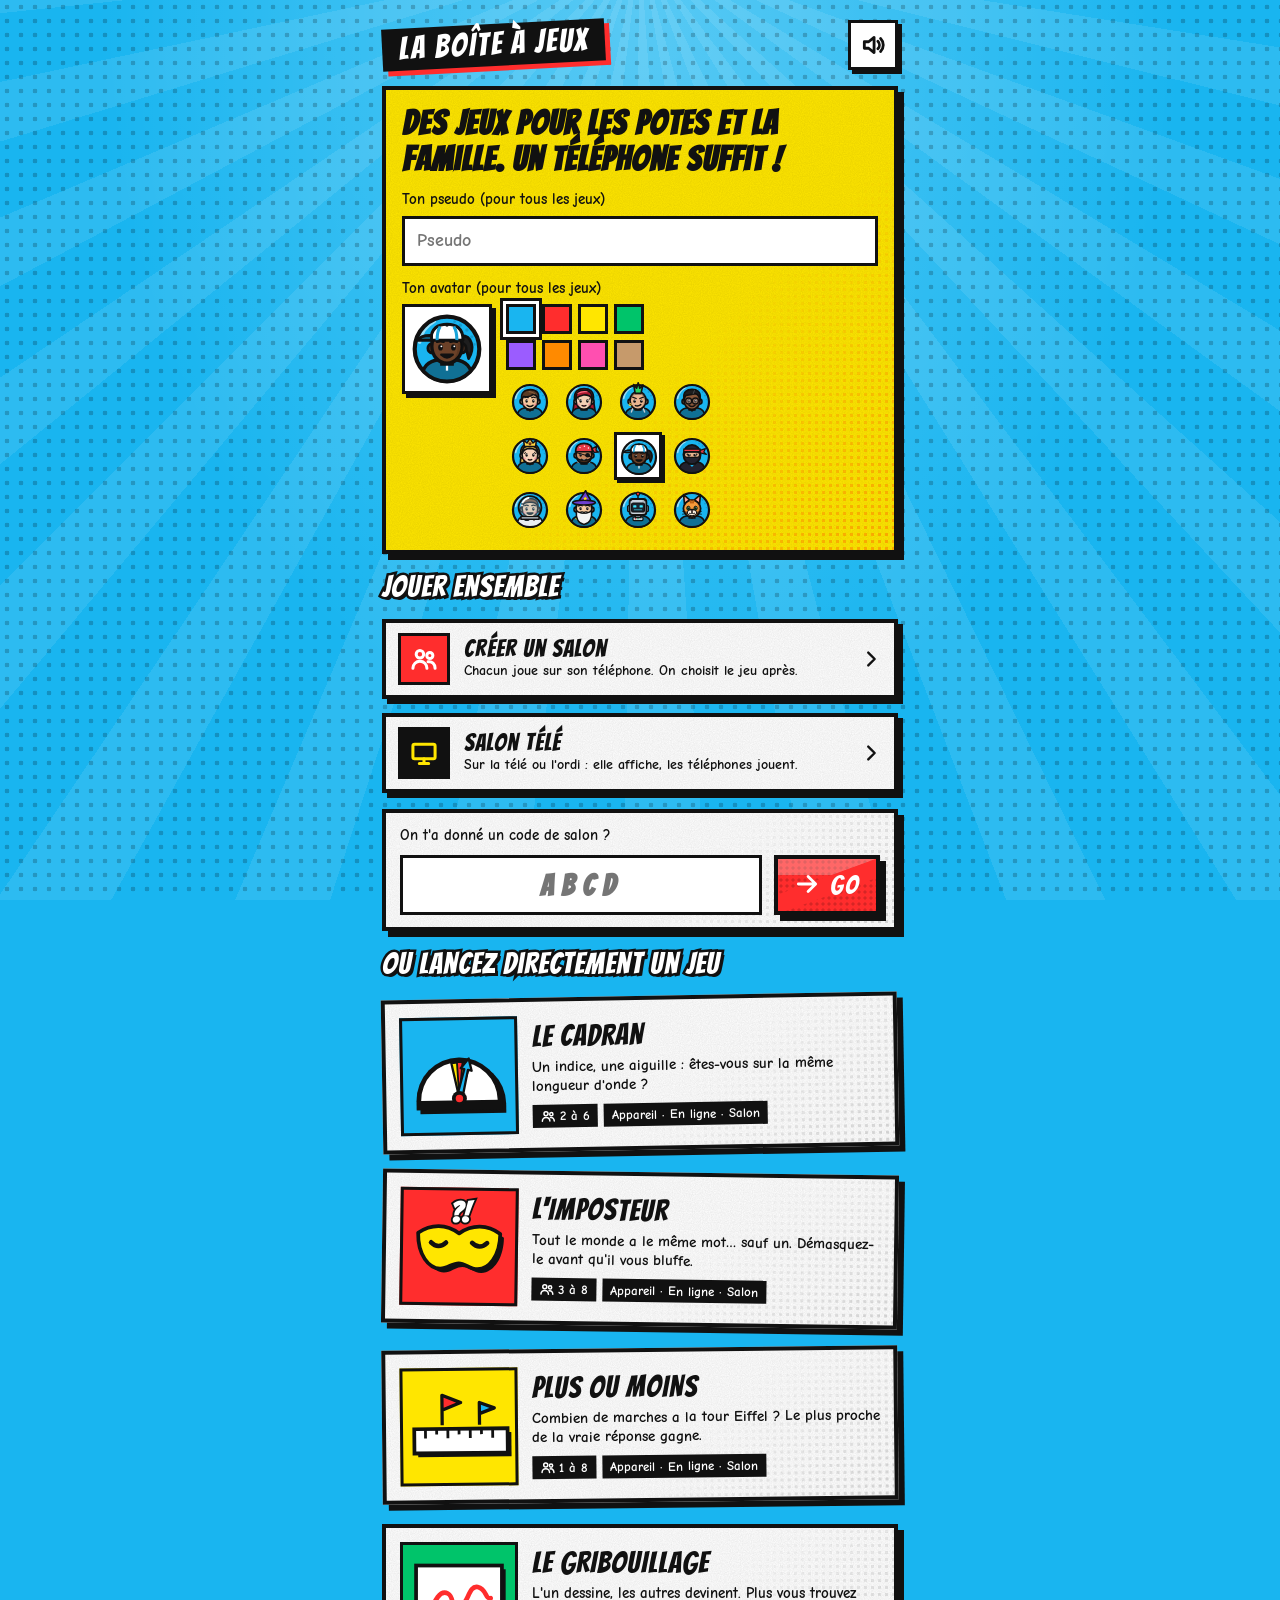
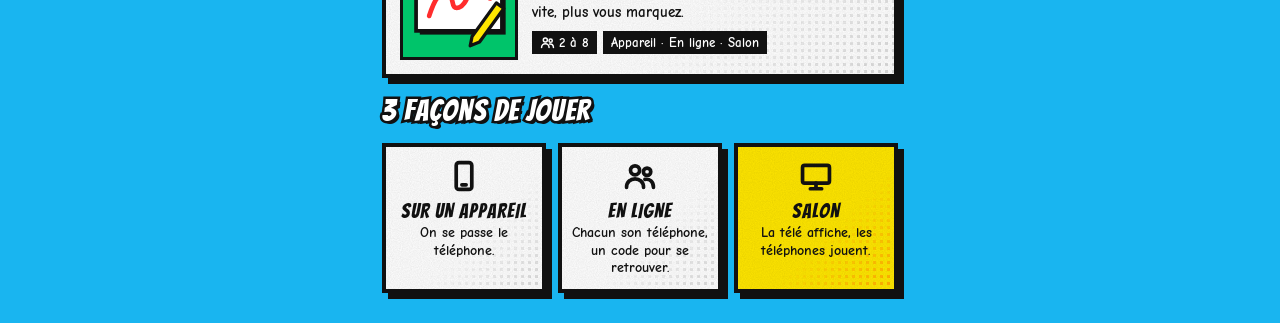
==== commit fb5a0cd9: "Gribouillage : réponses écrites en secret sur un seul téléphone ; fonds animés ; musiques selon le m" ====
--- a/index.html
+++ b/index.html
@@ -164,8 +164,8 @@
   </section>
 </div>
 <script src="commun/avatars.js?v=3"></script>
-<script src="commun/ambiance.js?v=1"></script>
-<script src="commun/commun.js?v=5"></script>
+<script src="commun/ambiance.js?v=2"></script>
+<script src="commun/commun.js?v=6"></script>
 <script>
 "use strict";
 brancherEntete();
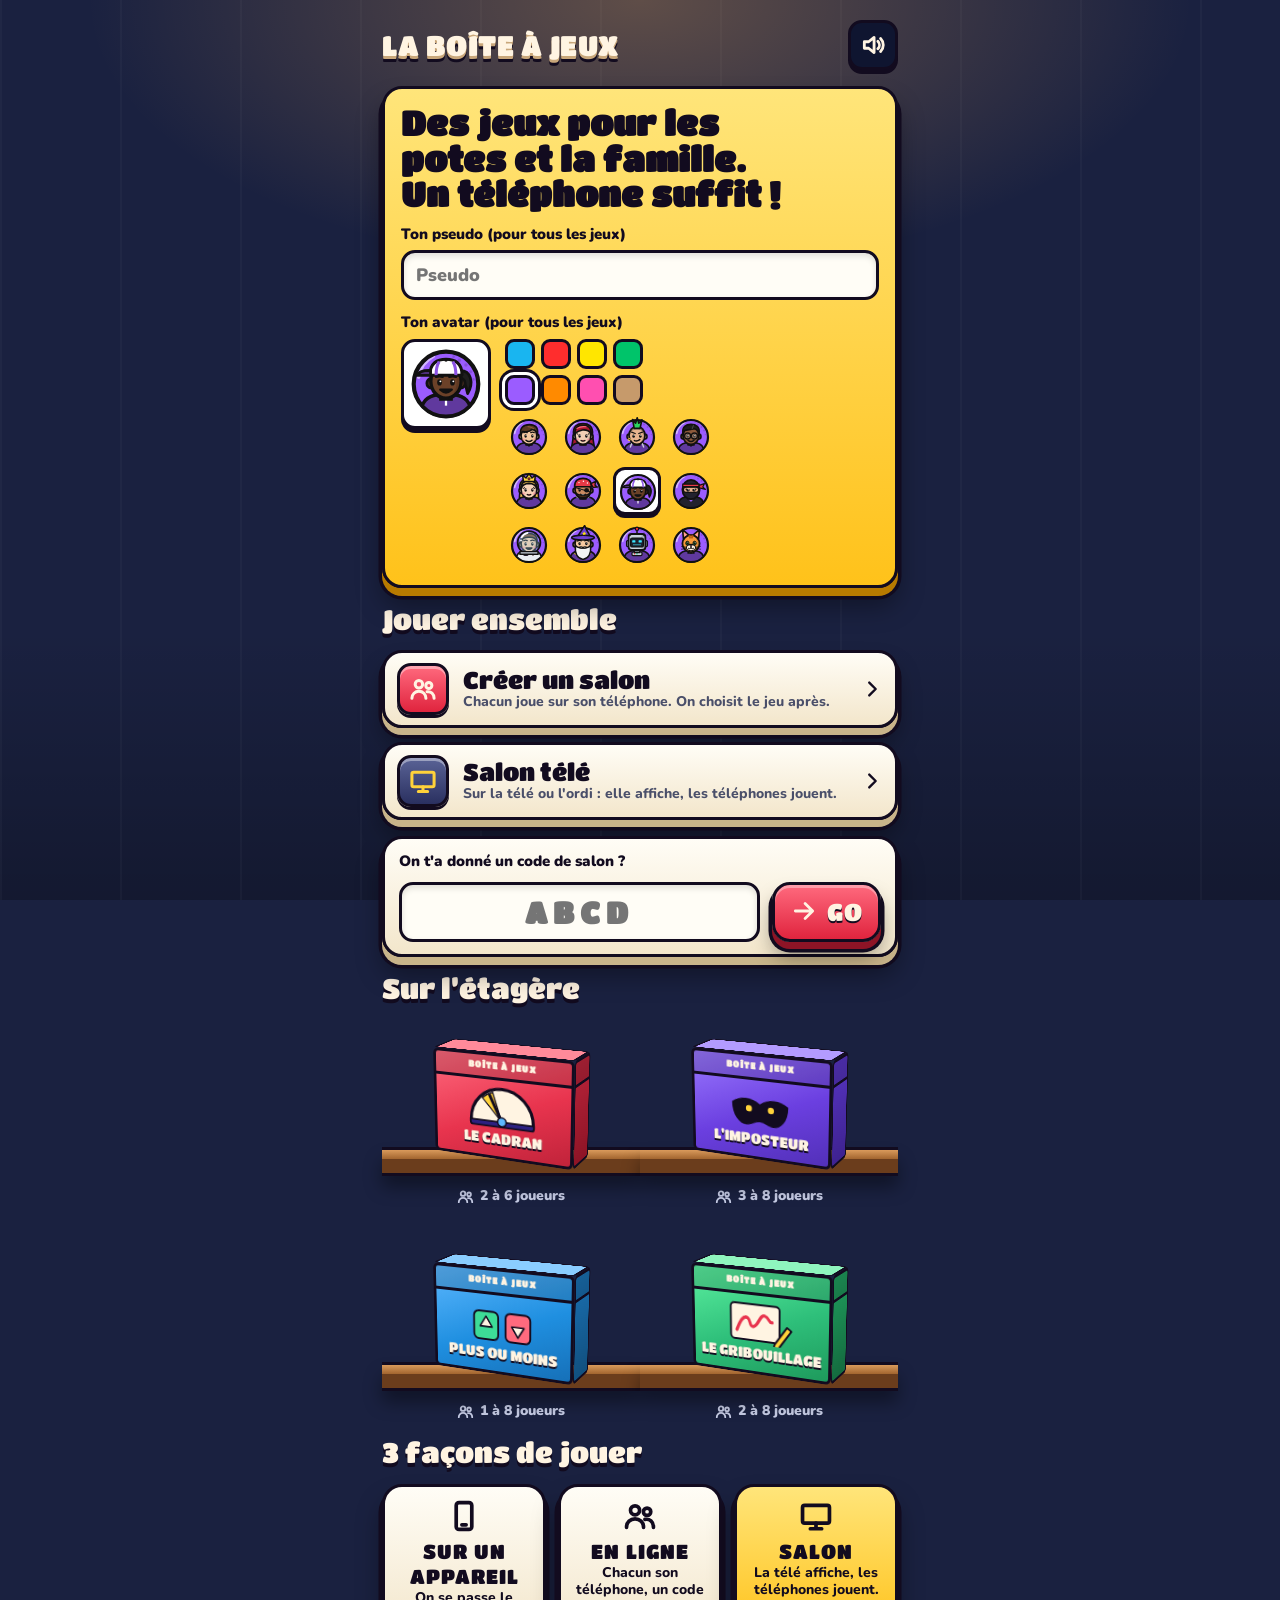
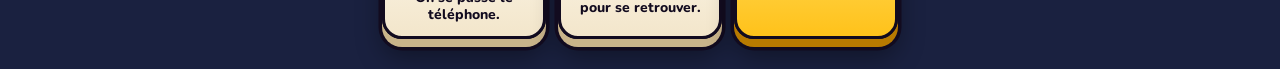
==== commit ddb7d477: "Nouveau look « étagère 3D » pour toute la Boîte à jeux - thème commun (commun/theme.css) : salle de " ====
--- a/index.html
+++ b/index.html
@@ -10,7 +10,7 @@
 <link rel="preload" href="fonts/comic-neue-700.woff2" as="font" type="font/woff2" crossorigin>
 <link rel="manifest" href="manifest.webmanifest">
 <link rel="apple-touch-icon" href="icones/icone-180.png">
-<meta name="theme-color" content="#19B5F0">
+<meta name="theme-color" content="#1A2140">
 <link rel="stylesheet" href="commun/commun.css?v=5">
 <style>
 :root{--violet:#9B5CFF}
@@ -30,6 +30,24 @@
 .puce{display:inline-flex;align-items:center;gap:4px;font-size:13px;background:var(--noir);color:var(--blanc);padding:3px 8px}
 .puce .ico{width:15px;height:15px;stroke-width:2.4}
 @media (max-width:420px){.tuile{grid-template-columns:88px 1fr}.tuile .vignette{width:88px;height:88px}.tuile h3{font-size:26px}}
+.etagere{display:grid;grid-template-columns:repeat(2,minmax(0,1fr));row-gap:22px;margin-top:-6px}
+.boite{display:flex;flex-direction:column;text-decoration:none;color:var(--blanc,#FFF4E2)}
+.boite .scene{position:relative;z-index:1;height:178px;perspective:900px;display:flex;align-items:center;justify-content:center}
+.boite .cube{position:relative;width:150px;height:108px;transform-style:preserve-3d;transform:rotateX(-16deg) rotateY(-24deg);transition:transform .25s cubic-bezier(.3,1.5,.5,1)}
+@media (hover:hover){.boite:hover .cube{transform:rotateX(-16deg) rotateY(-14deg) translateY(-12px)}}
+.boite:active .cube{transform:rotateX(-16deg) rotateY(-24deg) translateY(4px)}
+.boite .cube>span{position:absolute;box-sizing:border-box;border:3px solid #120B1F;border-radius:6px}
+.boite .f-top{left:0;top:32px;width:150px;height:44px;transform:rotateX(90deg) translateZ(54px)}
+.boite .f-cote{left:53px;top:0;width:44px;height:108px;transform:rotateY(90deg) translateZ(75px);overflow:hidden}
+.boite .f-cote i{display:block;height:24px;border-bottom:3px solid #120B1F;background:rgba(0,0,0,.15)}
+.boite .f-face{left:0;top:0;width:150px;height:108px;transform:translateZ(22px);display:flex;flex-direction:column;align-items:center;overflow:hidden}
+.boite .f-face i{align-self:stretch;height:24px;flex:none;border-bottom:3px solid #120B1F;background:rgba(0,0,0,.15);font-style:normal;font-family:'Titan One',sans-serif;font-size:9px;letter-spacing:1px;color:#FFF4E2;display:flex;align-items:center;justify-content:center}
+.boite .f-face svg{width:84px;height:46px;margin-top:4px;flex:none}
+.boite .f-face b{font-family:'Titan One',sans-serif;font-weight:400;font-size:15px;line-height:1;color:#FFF4E2;text-shadow:0 2px 0 #120B1F;text-align:center;padding:0 6px;margin-top:2px}
+.boite .planche{position:relative;z-index:0;margin-top:-44px;height:26px;background:linear-gradient(#D99A5B,#A2652F);border-top:3px solid #120B1F;border-bottom:14px solid #6B3D1C;box-shadow:0 3px 0 #120B1F,0 14px 18px rgba(0,0,0,.4)}
+.boite .infos{display:flex;align-items:center;justify-content:center;gap:6px;margin-top:14px;font-size:14px;font-weight:900;color:#C7CDE6}
+.boite .infos .ico{width:17px;height:17px}
+@media (max-width:380px){.boite .scene{transform:scale(.86)}}
 .facons{display:grid;grid-template-columns:repeat(3,minmax(0,1fr));gap:12px}
 .facon{display:flex;flex-direction:column;align-items:center;gap:6px;text-align:center;font-size:14px;line-height:1.25;padding:12px 8px}
 .facon b{font-family:var(--titre);font-weight:400;font-size:20px;letter-spacing:1px}
@@ -39,6 +57,7 @@
 .rejoindre-rang input{flex:1;min-width:0}
 .rejoindre-rang .btn{flex:none}
 </style>
+<link rel="stylesheet" href="commun/theme.css?v=1">
 </head>
 <body>
 <div id="app">
@@ -72,71 +91,43 @@
       <p class="bandeau alerte" id="err-code" role="alert" style="display:none"></p>
     </div>
 
-    <h2>Ou lancez directement un jeu</h2>
-    <div class="jeux">
-      <a class="tuile case" href="cadran/">
-        <div class="vignette" style="background:#19B5F0">
-          <svg viewBox="0 0 120 120" aria-hidden="true">
-            <path d="M14 86a46 46 0 0 1 92 0v10H14z" fill="#111" transform="translate(4 4)"/>
-            <path d="M14 86a46 46 0 0 1 92 0v10H14z" fill="#111"/>
-            <path d="M19 86a41 41 0 0 1 82 0z" fill="#fff"/>
-            <path d="M60 84 52 46A41 41 0 0 1 72 47z" fill="#FFE600" stroke="#111" stroke-width="2.5"/>
-            <path d="M60 84 58 45A41 41 0 0 1 64 45z" fill="#FF2D2D" stroke="#111" stroke-width="2"/>
-            <polygon points="57,84 63,84 62,52 66,52 60,40 54,52 58,52" fill="#19B5F0" stroke="#111" stroke-width="2.5" stroke-linejoin="round" transform="rotate(14 60 84)"/>
-            <circle cx="60" cy="84" r="8" fill="#111"/><circle cx="60" cy="84" r="4" fill="#FF2D2D"/>
-          </svg>
-        </div>
-        <div>
-          <h3>LE CADRAN</h3>
-          <p>Un indice, une aiguille : êtes-vous sur la même longueur d'onde ?</p>
-          <div class="puces"><span class="puce"><svg class="ico" aria-hidden="true"><use href="#i-gens"/></svg>2 à 6</span><span class="puce">Appareil · En ligne · Salon</span></div>
-        </div>
-      </a>
-      <a class="tuile case" href="imposteur/">
-        <div class="vignette" style="background:#FF2D2D">
-          <svg viewBox="0 0 120 120" aria-hidden="true">
-            <path d="M16 46c14-10 30-10 44 0 14-10 30-10 44 0 0 24-12 38-24 38-8 0-13-6-20-6s-12 6-20 6c-12 0-24-14-24-38z" fill="#111" transform="translate(4 4)"/>
-            <path d="M16 46c14-10 30-10 44 0 14-10 30-10 44 0 0 24-12 38-24 38-8 0-13-6-20-6s-12 6-20 6c-12 0-24-14-24-38z" fill="#FFE600" stroke="#111" stroke-width="4" stroke-linejoin="round"/>
-            <path d="M30 56c5 5 11 5 16 0M74 56c5 5 11 5 16 0" fill="none" stroke="#111" stroke-width="5" stroke-linecap="round"/>
-            <text x="60" y="34" font-family="Bangers,Impact,sans-serif" font-size="30" text-anchor="middle" fill="#fff" stroke="#111" stroke-width="4" paint-order="stroke">?!</text>
-          </svg>
-        </div>
-        <div>
-          <h3>L'IMPOSTEUR</h3>
-          <p>Tout le monde a le même mot… sauf un. Démasquez-le avant qu'il vous bluffe.</p>
-          <div class="puces"><span class="puce"><svg class="ico" aria-hidden="true"><use href="#i-gens"/></svg>3 à 8</span><span class="puce">Appareil · En ligne · Salon</span></div>
-        </div>
-      </a>
-      <a class="tuile case" href="plus-ou-moins/">
-        <div class="vignette" style="background:#FFE600">
-          <svg viewBox="0 0 120 120" aria-hidden="true">
-            <rect x="12" y="62" width="100" height="26" fill="#111" transform="translate(4 4)"/>
-            <rect x="12" y="62" width="100" height="26" fill="#fff" stroke="#111" stroke-width="4"/>
-            <path d="M24 62v10M36 62v6M48 62v10M60 62v6M72 62v10M84 62v6M96 62v10" stroke="#111" stroke-width="3"/>
-            <path d="M42 58V26l20 8-20 8" fill="#FF2D2D" stroke="#111" stroke-width="3.5" stroke-linejoin="round"/>
-            <path d="M82 58V34l16 6-16 6" fill="#19B5F0" stroke="#111" stroke-width="3.5" stroke-linejoin="round"/>
-          </svg>
-        </div>
-        <div>
-          <h3>PLUS OU MOINS</h3>
-          <p>Combien de marches a la tour Eiffel ? Le plus proche de la vraie réponse gagne.</p>
-          <div class="puces"><span class="puce"><svg class="ico" aria-hidden="true"><use href="#i-gens"/></svg>1 à 8</span><span class="puce">Appareil · En ligne · Salon</span></div>
-        </div>
-      </a>
-      <a class="tuile case" href="gribouillage/">
-        <div class="vignette" style="background:#00C46A">
-          <svg viewBox="0 0 120 120" aria-hidden="true">
-            <rect x="14" y="22" width="92" height="70" fill="#111" transform="translate(4 4)"/>
-            <rect x="14" y="22" width="92" height="70" fill="#fff" stroke="#111" stroke-width="4"/>
-            <path d="M28 76c6-18 12-28 20-24s2 18 12 15 10-24 20-22 8 14 14 12" fill="none" stroke="#FF2D2D" stroke-width="5" stroke-linecap="round" stroke-linejoin="round"/>
-            <path d="M74 98l26-36 8 6-26 36-10 4z" fill="#FFE600" stroke="#111" stroke-width="3.5" stroke-linejoin="round"/>
-          </svg>
-        </div>
-        <div>
-          <h3>LE GRIBOUILLAGE</h3>
-          <p>L'un dessine, les autres devinent. Plus vous trouvez vite, plus vous marquez.</p>
-          <div class="puces"><span class="puce"><svg class="ico" aria-hidden="true"><use href="#i-gens"/></svg>2 à 8</span><span class="puce">Appareil · En ligne · Salon</span></div>
-        </div>
+    <h2>Sur l’étagère</h2>
+    <div class="etagere">
+      <a class="boite" href="cadran/" aria-label="Le Cadran, 2 à 6 joueurs">
+        <span class="scene"><span class="cube">
+          <span class="f-top" style="background:#FF8A9A"></span>
+          <span class="f-cote" style="background:linear-gradient(#B8243A,#8E1426)"><i></i></span>
+          <span class="f-face" style="background:linear-gradient(160deg,#FF6A7E,#E8344E 55%,#C0233A)"><i>BOÎTE À JEUX</i><svg viewBox="0 0 120 70" aria-hidden="true"><path d="M8 58 A52 52 0 0 1 112 58 L112 62 Q112 66 108 66 L12 66 Q8 66 8 62 Z" fill="#2C2080" stroke="#120B1F" stroke-width="3"/><path d="M10 58 A50 50 0 0 1 110 58 Z" fill="#FFF4E2" stroke="#120B1F" stroke-width="3"/><path d="M60 58 L45 13 A50 50 0 0 0 28 23 Z" fill="#FFD23A" stroke="#120B1F" stroke-width="2"/><line x1="60" y1="58" x2="40" y2="18" stroke="#120B1F" stroke-width="5" stroke-linecap="round"/><circle cx="60" cy="58" r="7" fill="#5DB8FF" stroke="#120B1F" stroke-width="2.5"/></svg><b>LE CADRAN</b></span>
+        </span></span>
+        <span class="planche"></span>
+        <span class="infos"><svg class="ico" aria-hidden="true"><use href="#i-gens"/></svg>2 à 6 joueurs</span>
+      </a>
+      <a class="boite" href="imposteur/" aria-label="L'Imposteur, 3 à 8 joueurs">
+        <span class="scene"><span class="cube">
+          <span class="f-top" style="background:#B39BFF"></span>
+          <span class="f-cote" style="background:linear-gradient(#5634C0,#3E2290)"><i></i></span>
+          <span class="f-face" style="background:linear-gradient(160deg,#9A78FF,#6B3FE0 55%,#5230B8)"><i>BOÎTE À JEUX</i><svg viewBox="0 0 120 70" aria-hidden="true"><path d="M14 30c14-10 32-10 46 0 14-10 32-10 46 0 0 22-12 34-24 34-8 0-14-6-22-6s-14 6-22 6c-12 0-24-12-24-34z" fill="#120B1F"/><circle cx="42" cy="38" r="5" fill="#FFD23A"/><circle cx="78" cy="38" r="5" fill="#FFD23A"/></svg><b>L'IMPOSTEUR</b></span>
+        </span></span>
+        <span class="planche"></span>
+        <span class="infos"><svg class="ico" aria-hidden="true"><use href="#i-gens"/></svg>3 à 8 joueurs</span>
+      </a>
+      <a class="boite" href="plus-ou-moins/" aria-label="Plus Ou Moins, 1 à 8 joueurs">
+        <span class="scene"><span class="cube">
+          <span class="f-top" style="background:#8ACDFF"></span>
+          <span class="f-cote" style="background:linear-gradient(#1A6FB0,#11507F)"><i></i></span>
+          <span class="f-face" style="background:linear-gradient(160deg,#5DB8FF,#1F8FE0 55%,#1670B8)"><i>BOÎTE À JEUX</i><svg viewBox="0 0 120 70" aria-hidden="true"><rect x="14" y="20" width="40" height="44" rx="8" fill="#3DDC97" stroke="#120B1F" stroke-width="3"/><path d="M34 28 L44 44 L24 44 Z" fill="#FFF4E2" stroke="#120B1F" stroke-width="2.5" stroke-linejoin="round"/><rect x="66" y="20" width="40" height="44" rx="8" fill="#FF6A7E" stroke="#120B1F" stroke-width="3"/><path d="M86 56 L96 40 L76 40 Z" fill="#FFF4E2" stroke="#120B1F" stroke-width="2.5" stroke-linejoin="round"/></svg><b>PLUS OU MOINS</b></span>
+        </span></span>
+        <span class="planche"></span>
+        <span class="infos"><svg class="ico" aria-hidden="true"><use href="#i-gens"/></svg>1 à 8 joueurs</span>
+      </a>
+      <a class="boite" href="gribouillage/" aria-label="Le Gribouillage, 2 à 8 joueurs">
+        <span class="scene"><span class="cube">
+          <span class="f-top" style="background:#8FF5BE"></span>
+          <span class="f-cote" style="background:linear-gradient(#1F9A5C,#146B3F)"><i></i></span>
+          <span class="f-face" style="background:linear-gradient(160deg,#5CF0A0,#2EBF7A 55%,#1E9A5C)"><i>BOÎTE À JEUX</i><svg viewBox="0 0 120 70" aria-hidden="true"><rect x="12" y="8" width="80" height="56" rx="6" fill="#FFF4E2" stroke="#120B1F" stroke-width="3"/><path d="M22 50c6-16 12-24 18-20s2 14 10 12 10-20 18-18 6 10 12 9" fill="none" stroke="#E8344E" stroke-width="5" stroke-linecap="round"/><path d="M84 66l20-28 7 5-20 28-9 3z" fill="#FFD23A" stroke="#120B1F" stroke-width="3" stroke-linejoin="round"/></svg><b>LE GRIBOUILLAGE</b></span>
+        </span></span>
+        <span class="planche"></span>
+        <span class="infos"><svg class="ico" aria-hidden="true"><use href="#i-gens"/></svg>2 à 8 joueurs</span>
       </a>
     </div>
 
--- a/commun/theme.css
+++ b/commun/theme.css
@@ -0,0 +1,138 @@
+/* ==========================================================================
+   Thème « Étagère 3D » de la Boîte à jeux.
+   Chargé APRÈS les styles de chaque page : il remplace le look BD
+   (salle de jeux chaleureuse, objets cartoon en relief, contours épais).
+   ========================================================================== */
+@font-face{font-family:'Titan One';font-style:normal;font-weight:400;font-display:swap;src:url(../fonts/titan-one.woff2) format('woff2')}
+@font-face{font-family:'Nunito';font-style:normal;font-weight:800;font-display:swap;src:url(../fonts/nunito-800.woff2) format('woff2')}
+@font-face{font-family:'Nunito';font-style:normal;font-weight:900;font-display:swap;src:url(../fonts/nunito-900.woff2) format('woff2')}
+:root{
+  --bleu:#1F8FE0; --jaune:#FFD23A; --rouge:#E8344E; --orange:#FF8A3D; --vert:#3DDC97; --violet:#6B3FE0;
+  --noir:#120B1F; --blanc:#FFF4E2; --creme:#FFFDF6; --nuit:#1A2140; --nuit2:#0F1530; --texte-doux:#C7CDE6;
+  --titre:'Titan One','Arial Rounded MT Bold',sans-serif; --texte:'Nunito','Trebuchet MS',sans-serif;
+  --relief:0 8px 0 #C9B48A,0 8px 0 3.5px var(--noir),0 18px 26px rgba(0,0,0,.38);
+  color-scheme:dark;
+}
+body{background:var(--nuit);color:var(--blanc);font-family:var(--texte);font-weight:800}
+body::before{background-color:var(--nuit);
+  background-image:radial-gradient(ellipse 60% 42% at 50% 0%,rgba(255,180,90,.30),rgba(255,180,90,0) 72%),
+   repeating-linear-gradient(90deg,rgba(255,255,255,.028) 0 2px,rgba(255,255,255,0) 2px 120px),
+   linear-gradient(rgba(0,0,0,0) 70%,rgba(0,0,0,.25));
+  background-size:auto}
+
+/* Titres */
+h1{font-family:var(--titre);font-size:28px;letter-spacing:.5px;color:var(--blanc);background:none;padding:0;transform:none;box-shadow:none;text-shadow:0 3px 0 #C9A77A,0 6px 0 var(--noir)}
+h2{font-family:var(--titre);font-size:28px;letter-spacing:0;color:var(--blanc);-webkit-text-stroke:0;text-shadow:0 4px 0 var(--noir)}
+.intertitre{font-family:var(--titre);font-size:21px;letter-spacing:0;color:var(--blanc);-webkit-text-stroke:0;text-shadow:0 3px 0 var(--noir)}
+.intertitre .compte{font-family:var(--texte);font-weight:900;color:var(--noir);background:var(--jaune);border:2.5px solid var(--noir);border-radius:999px;padding:1px 10px;text-shadow:none}
+.accroche{font-family:var(--titre);letter-spacing:0}
+.ou{font-family:var(--titre);color:var(--blanc);-webkit-text-stroke:0;text-shadow:0 3px 0 var(--noir)}
+.ou::before,.ou::after{height:4px;border-radius:4px;background:rgba(255,244,226,.25)}
+
+/* Cartes (cases) : carton crème en relief */
+.case{color:var(--noir);background:linear-gradient(var(--creme),#F3E6CB);border:3.5px solid var(--noir);border-radius:20px;box-shadow:var(--relief)}
+.case::before{display:none}
+.case.jaune{background:linear-gradient(#FFE57A,#FFC21A);box-shadow:0 8px 0 #B87A00,0 8px 0 3.5px var(--noir),0 18px 26px rgba(0,0,0,.38)}
+.case h2,.case .intertitre{color:var(--noir);text-shadow:none}
+
+/* Boutons : gros boutons de jeu qui s'enfoncent */
+.btn{font-family:var(--titre);letter-spacing:.5px;font-size:24px;color:var(--blanc);background:linear-gradient(#FF6A7E,#E0243E);border:3.5px solid var(--noir);border-radius:18px;
+  box-shadow:inset 0 3px 0 rgba(255,255,255,.35),0 7px 0 #8E1426,0 7px 0 3.5px var(--noir),0 16px 20px rgba(0,0,0,.35);text-shadow:0 2px 0 var(--noir)}
+.btn::before{display:none}
+@media (hover:hover){.btn:not(:disabled):hover{transform:translateY(-2px);box-shadow:inset 0 3px 0 rgba(255,255,255,.35),0 9px 0 #8E1426,0 9px 0 3.5px var(--noir),0 18px 22px rgba(0,0,0,.35)}
+ .btn.plat:not(:disabled):hover{box-shadow:0 6px 0 var(--noir)}}
+.btn:active,.btn.enfonce{transform:translateY(6px);box-shadow:inset 0 3px 0 rgba(255,255,255,.25),0 1px 0 #8E1426,0 1px 0 3.5px var(--noir)}
+.btn.jaune{color:var(--noir);text-shadow:none;background:linear-gradient(#FFE15A,#FFC21A);box-shadow:inset 0 3px 0 rgba(255,255,255,.55),0 7px 0 #B87A00,0 7px 0 3.5px var(--noir),0 16px 20px rgba(0,0,0,.35)}
+@media (hover:hover){.btn.jaune:not(:disabled):hover{box-shadow:inset 0 3px 0 rgba(255,255,255,.55),0 9px 0 #B87A00,0 9px 0 3.5px var(--noir),0 18px 22px rgba(0,0,0,.35)}}
+.btn.jaune:active,.btn.jaune.enfonce{box-shadow:inset 0 3px 0 rgba(255,255,255,.4),0 1px 0 #B87A00,0 1px 0 3.5px var(--noir)}
+.btn:disabled{background:#6B7194;color:#2A2F4A;text-shadow:none;box-shadow:0 5px 0 #3E4363,0 5px 0 3.5px var(--noir)}
+.btn.plat{font-family:var(--texte);font-weight:900;font-size:15px;letter-spacing:0;color:var(--noir);text-shadow:none;background:var(--blanc);border:3px solid var(--noir);border-radius:14px;box-shadow:0 4px 0 var(--noir)}
+.btn.plat:active{transform:translateY(3px);box-shadow:0 1px 0 var(--noir)}
+.btn.icone{background:var(--nuit2);color:var(--blanc);border:3px solid var(--noir);border-radius:14px;box-shadow:0 4px 0 var(--noir);text-shadow:none}
+.btn.icone:active{transform:translateY(3px);box-shadow:0 1px 0 var(--noir)}
+.btn.icone[aria-pressed="false"]{background:#3A4163;color:#8D96BC}
+.choix .btn{font-family:var(--texte);font-weight:900}
+.choix .btn[aria-pressed="true"]{background:linear-gradient(#FFE15A,#FFC21A);color:var(--noir);text-shadow:none;box-shadow:inset 0 3px 0 rgba(255,255,255,.55),0 7px 0 #B87A00,0 7px 0 3.5px var(--noir)}
+:focus-visible{outline:4px solid var(--jaune);outline-offset:3px}
+
+/* Champs */
+label{color:inherit;font-weight:900}
+input[type=text]{border:3px solid var(--noir);border-radius:14px;background:var(--creme);color:var(--noir);font-family:var(--texte);font-weight:900;box-shadow:inset 0 3px 6px rgba(0,0,0,.12)}
+.champ-code,#code-saisi{font-family:var(--titre);letter-spacing:6px}
+input[type=range]{accent-color:var(--jaune)}
+
+/* Réglages segmentés */
+.jetons{background:var(--creme);border:3px solid var(--noir);border-radius:16px;overflow:hidden;box-shadow:0 5px 0 var(--noir)}
+.jeton span{font-family:var(--titre);font-size:19px;letter-spacing:0;color:#8A8FA8}
+.jeton input:checked+span{background:linear-gradient(#FFE15A,#FFC21A);color:var(--noir);font-family:var(--titre);font-size:19px;letter-spacing:0}
+.jetons.multi{border-radius:0;overflow:visible;box-shadow:none;background:none}
+.jetons.multi .jeton{border-radius:14px;background:var(--creme);box-shadow:0 4px 0 var(--noir);overflow:hidden}
+.jetons.multi .jeton span::before{border-radius:6px}
+
+/* Bandeaux, plaques, bulles, listes */
+.bandeau{background:var(--nuit2);color:var(--blanc);border:3px solid var(--noir);border-radius:14px;box-shadow:0 4px 0 var(--noir)}
+.bandeau.alerte{background:linear-gradient(#FF6A7E,#E0243E);color:var(--blanc)}
+.case .bandeau{box-shadow:none}
+.plaques b{font-family:var(--titre);letter-spacing:0}
+.bulle{background:var(--creme);color:var(--noir);border:3.5px solid var(--noir);border-radius:24px;box-shadow:0 7px 0 #C9B48A,0 7px 0 3.5px var(--noir),0 16px 22px rgba(0,0,0,.35)}
+.bulle::after{background:var(--creme);border-right:3.5px solid var(--noir);border-bottom:3.5px solid var(--noir)}
+.carte span{font-family:var(--titre);letter-spacing:0;color:var(--blanc);border:3px solid var(--noir);border-radius:12px;padding:6px 12px 7px;text-shadow:0 2px 0 var(--noir);box-shadow:0 5px 0 var(--noir)}
+.carte span:first-child{background:linear-gradient(#5DB8FF,#1F8FE0)}
+.carte span:last-child{background:linear-gradient(#FF6A7E,#E8344E)}
+.boum div{font-family:var(--titre);letter-spacing:0;color:var(--jaune);-webkit-text-stroke:5px var(--noir)}
+.liste li b{font-family:var(--titre);letter-spacing:0;color:var(--rouge)}
+.gens li{background:var(--creme);color:var(--noir);border:3px solid var(--noir);border-radius:14px;box-shadow:0 4px 0 var(--noir)}
+.gens li.vide{background:rgba(255,244,226,.12);color:var(--texte-doux);border-style:dashed;box-shadow:none}
+.gens li i{border-radius:4px}
+.gens li em{font-family:var(--titre)}
+#gens-jeu li.donne{background:linear-gradient(#FFE57A,#FFC21A)}
+.grand,.code,.chrono-n,.badge-titre,.modale h3,.modale h4,.mode-txt b,.tuile h3,.jeton span{font-family:var(--titre);letter-spacing:0}
+
+/* Fenêtres et menus */
+.modale{background:rgba(10,14,32,.72)}
+.menu .item{color:var(--noir);border-bottom:3px dashed rgba(18,11,31,.18)}
+.menu .item:active{background:rgba(255,210,58,.45)}
+.menu .item.rouge{color:var(--rouge)}
+details.options{background:var(--creme);color:var(--noir);border:3px solid var(--noir);border-radius:18px;box-shadow:0 5px 0 var(--noir);overflow:hidden}
+details.options>summary small{color:#6B7194}
+details.options>summary::after{border-color:var(--noir)}
+.options-corps{border-top:3px dashed rgba(18,11,31,.18)}
+.lien-regles{color:var(--blanc);text-decoration-color:var(--jaune)}
+.case .lien-regles{color:var(--noir)}
+
+/* Choix de mode : grosses cartes en relief */
+.mode{color:var(--noir);background:linear-gradient(var(--creme),#F3E6CB);border:3.5px solid var(--noir);border-radius:20px;box-shadow:0 7px 0 #C9B48A,0 7px 0 3.5px var(--noir),0 16px 22px rgba(0,0,0,.35)}
+.mode:active{transform:translateY(5px);box-shadow:0 2px 0 #C9B48A,0 2px 0 3.5px var(--noir)}
+@media (hover:hover){.mode:hover{transform:translateY(-2px);box-shadow:0 9px 0 #C9B48A,0 9px 0 3.5px var(--noir),0 18px 24px rgba(0,0,0,.35)}}
+.mode[disabled]{box-shadow:0 4px 0 #C9B48A,0 4px 0 3.5px var(--noir)}
+.mode-ico{border:3px solid var(--noir);border-radius:14px;box-shadow:inset 0 3px 0 rgba(255,255,255,.4),0 3px 0 var(--noir)}
+.mode-ico.jaune{background:linear-gradient(#FFE15A,#FFC21A)}
+.mode-ico.rouge{background:linear-gradient(#FF6A7E,#E0243E);color:var(--blanc)}
+.mode-ico.noir{background:linear-gradient(#5A6396,#2A3060);color:var(--jaune)}
+.mode-txt small{color:#4A4F6A}
+
+/* Barre du bas : fondu vers la salle */
+.barre-bas{background:linear-gradient(rgba(26,33,64,0),var(--nuit) 30%)}
+
+/* Divers */
+.qr{border:3.5px solid var(--noir);border-radius:16px;box-shadow:0 6px 0 var(--noir)}
+.av-apercu{border-radius:14px;box-shadow:0 4px 0 var(--noir)}
+.av-coul{border-radius:9px}
+.av-tete{border-radius:12px}
+.av-tete[aria-checked="true"]{border-radius:12px;box-shadow:0 3px 0 var(--noir)}
+.chrono-meche{border-radius:999px;box-shadow:0 4px 0 var(--noir)}
+.chrono-feu{background:linear-gradient(#FFE15A,#FFC21A)}
+.chrono.urgent .chrono-feu{background:linear-gradient(#FF6A7E,#E0243E)}
+.chrono-n{color:var(--blanc);text-shadow:0 3px 0 var(--noir)}
+.case .chrono-n{color:var(--noir);text-shadow:none}
+.badge{border-radius:18px}
+.mini,.petit{opacity:.95}
+
+/* Écrans qui arrivent : petit rebond plutôt que « planche » de BD */
+@keyframes planche{from{opacity:0;transform:translateY(18px) scale(.98)}to{opacity:1;transform:none}}
+
+/* Fond animé (ambiance.js) : la salle de jeux plutôt que les rayons de BD */
+html body::before{background-image:radial-gradient(ellipse 60% 42% at 50% 0%,rgba(255,180,90,.30),rgba(255,180,90,0) 72%),repeating-linear-gradient(90deg,rgba(255,255,255,.028) 0 2px,rgba(255,255,255,0) 2px 120px),linear-gradient(rgba(0,0,0,0) 70%,rgba(0,0,0,.25))!important}
+html .fond .fond-rayons,html .fond .fond-points{display:none}
+html .fond .fond-dessin{opacity:.07}
+html .fond .fond-confetti{border-color:var(--noir);border-radius:3px}
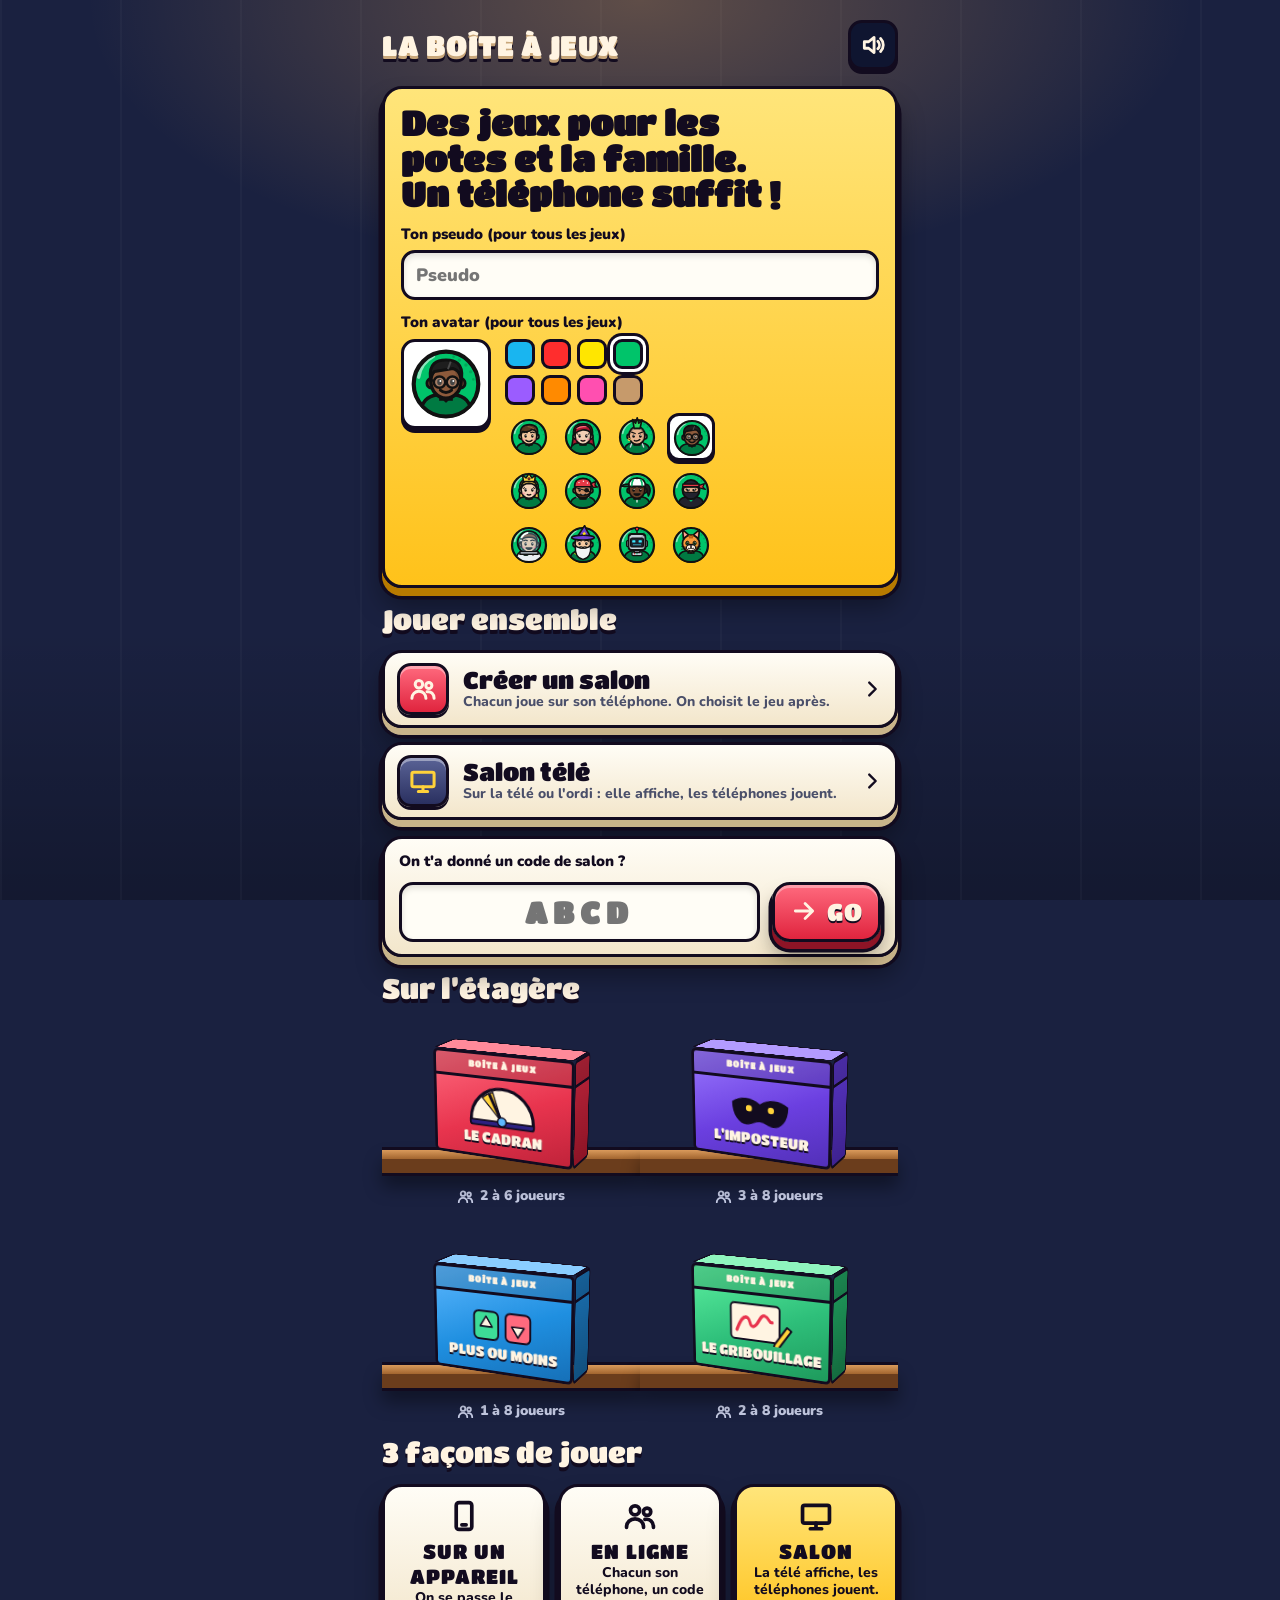
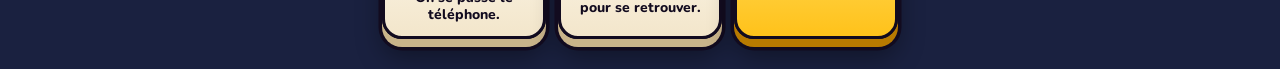
==== commit 83487212: "Plus ou moins devient un quiz de culture générale à 7 façons de répondre - 4 réponses, vrai ou faux " ====
--- a/index.html
+++ b/index.html
@@ -168,7 +168,7 @@
 const JEUX = [
   { id: "cadran", nom: "Le Cadran", min: 2, max: 6, ico: "jaune", ph: "Un indice, une aiguille." },
   { id: "imposteur", nom: "L'Imposteur", min: 3, max: 8, ico: "rouge", ph: "Tous le même mot, sauf un." },
-  { id: "plus-ou-moins", nom: "Plus ou moins", min: 1, max: 8, ico: "jaune", ph: "Le plus proche gagne." },
+  { id: "plus-ou-moins", nom: "Plus ou moins", min: 1, max: 8, ico: "jaune", ph: "Le quiz de culture générale." },
   { id: "gribouillage", nom: "Le Gribouillage", min: 2, max: 8, ico: "rouge", ph: "L'un dessine, les autres devinent." }
 ];
 Salon.ordre = []; Salon.remise = [];
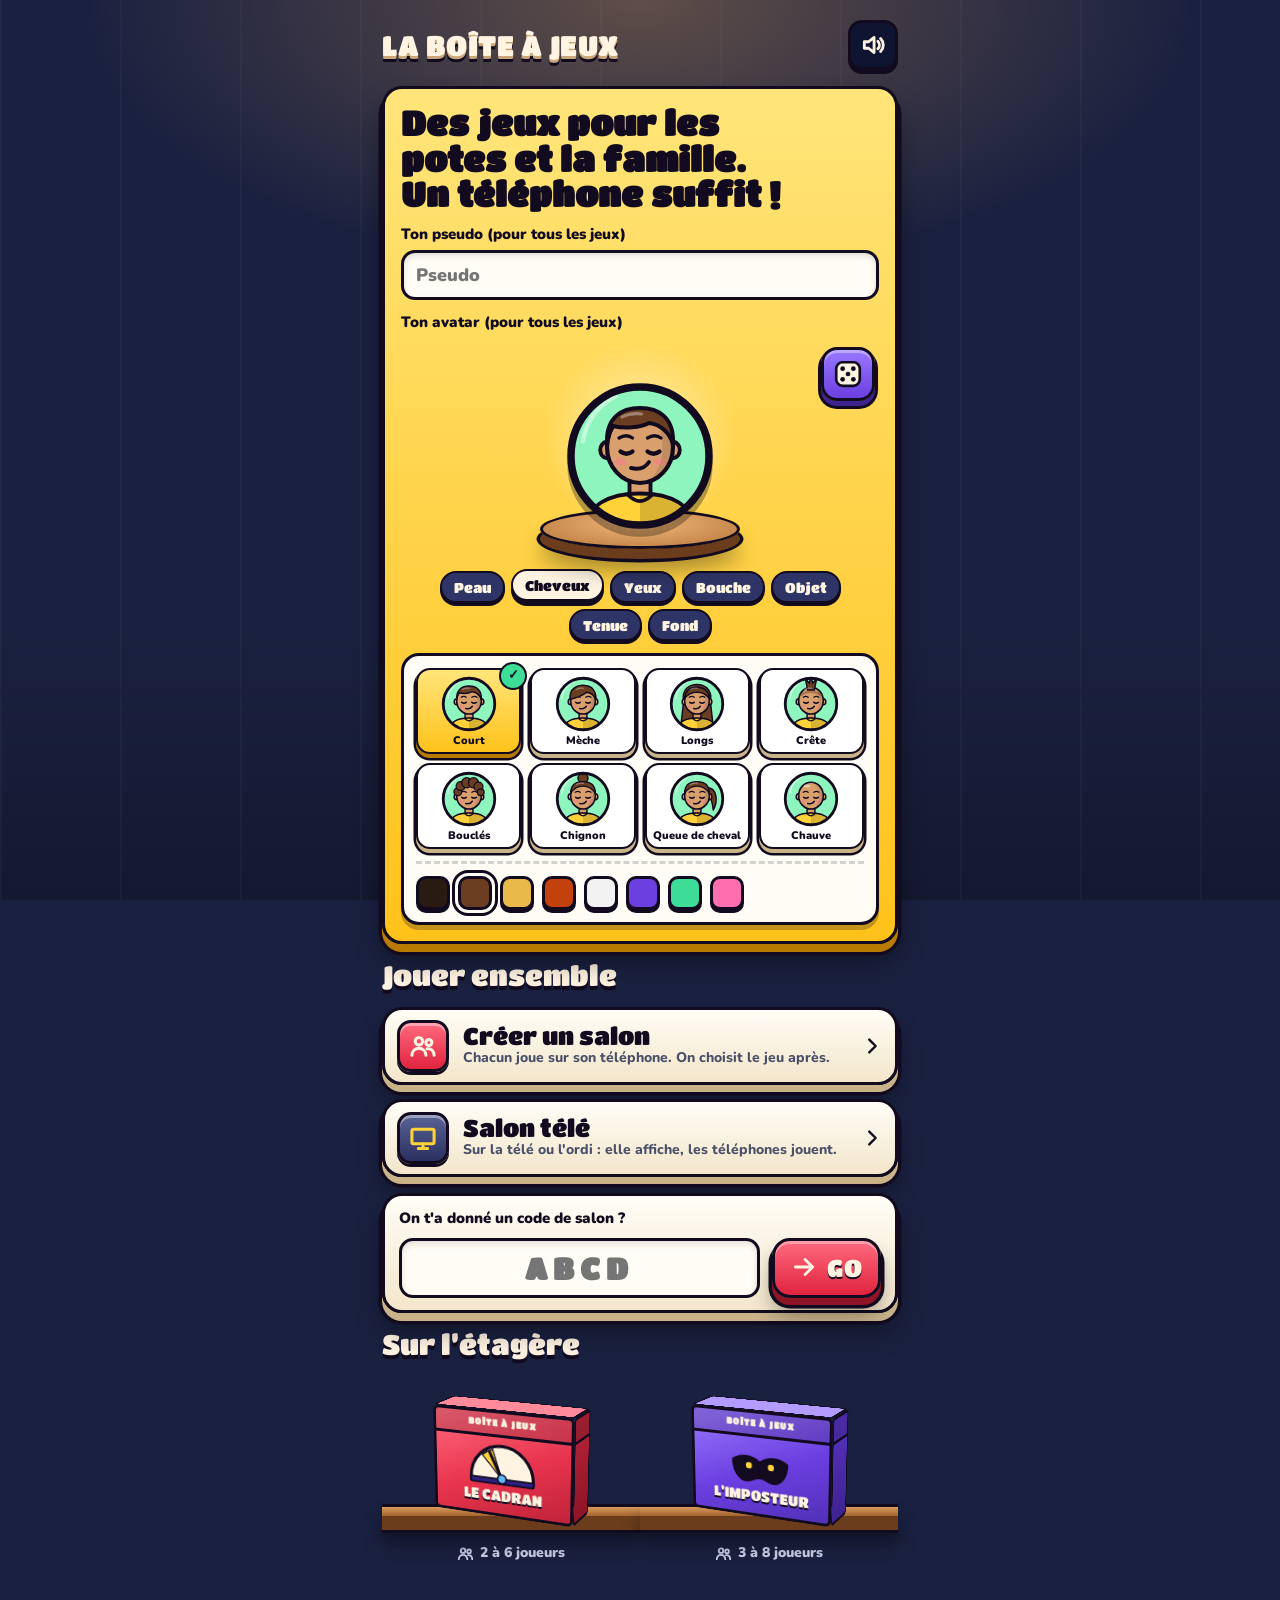
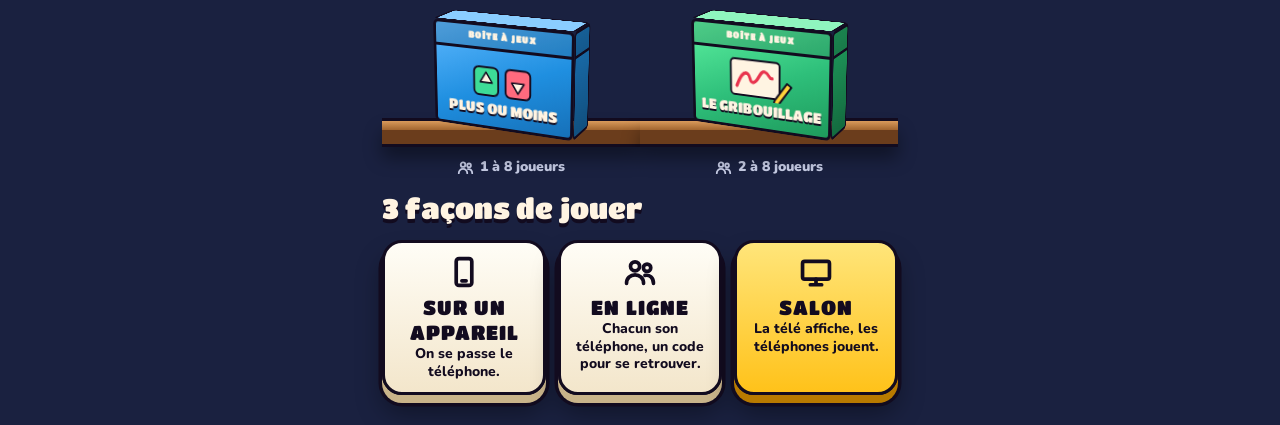
==== commit db012469: "Le vestiaire : avatars à composer soi-même - 7 parties à choisir : peau, coiffure (+ couleur), yeux," ====
--- a/index.html
+++ b/index.html
@@ -57,7 +57,7 @@
 .rejoindre-rang input{flex:1;min-width:0}
 .rejoindre-rang .btn{flex:none}
 </style>
-<link rel="stylesheet" href="commun/theme.css?v=1">
+<link rel="stylesheet" href="commun/theme.css?v=2">
 </head>
 <body>
 <div id="app">
@@ -154,7 +154,7 @@
     <p class="bandeau centre" id="attente-choix" style="display:none"></p>
   </section>
 </div>
-<script src="commun/avatars.js?v=3"></script>
+<script src="commun/avatars.js?v=4"></script>
 <script src="commun/ambiance.js?v=2"></script>
 <script src="commun/commun.js?v=6"></script>
 <script>
--- a/commun/theme.css
+++ b/commun/theme.css
@@ -136,3 +136,30 @@
 html .fond .fond-rayons,html .fond .fond-points{display:none}
 html .fond .fond-dessin{opacity:.07}
 html .fond .fond-confetti{border-color:var(--noir);border-radius:3px}
+
+/* Le vestiaire : créateur d'avatar */
+.vestiaire{display:flex;flex-direction:column;gap:0}
+.vs-scene{position:relative;height:210px;display:flex;flex-direction:column;align-items:center;justify-content:flex-end}
+.vs-halo{position:absolute;top:0;left:50%;width:200px;height:200px;margin-left:-100px;border-radius:50%;background:radial-gradient(circle,rgba(255,255,255,.55),rgba(255,255,255,0) 68%)}
+.vs-perso{position:relative;z-index:2;animation:vs-tourne 4s ease-in-out infinite;filter:drop-shadow(0 8px 0 rgba(0,0,0,.3))}
+.vs-perso svg{display:block}
+@keyframes vs-tourne{0%,100%{transform:rotate(-3deg) translateY(0)}50%{transform:rotate(3deg) translateY(-6px)}}
+.vs-socle{position:relative;z-index:1;margin-top:-22px;width:200px;height:40px;border-radius:50%;background:radial-gradient(ellipse at 50% 35%,#F0B878,#C98A4E 70%);border:3.5px solid #120B1F;box-shadow:0 10px 0 #6B3D1C,0 10px 0 3.5px #120B1F,0 22px 22px rgba(0,0,0,.35)}
+.vs-hasard{position:absolute;right:4px;top:8px;z-index:3;width:54px;height:54px;padding:0;border-radius:16px;border:3px solid #120B1F;background:linear-gradient(#9A78FF,#6B3FE0);box-shadow:inset 0 3px 0 rgba(255,255,255,.35),0 5px 0 #3E2290,0 5px 0 3px #120B1F;cursor:pointer;display:flex;align-items:center;justify-content:center}
+.vs-hasard svg{width:30px;height:30px}
+.vs-hasard:active{transform:translateY(4px)}
+.vs-onglets{display:flex;flex-wrap:wrap;justify-content:center;gap:6px;margin:22px 0 12px}
+.vs-onglet{font-family:var(--titre);font-size:14px;padding:6px 12px;border:2.5px solid #120B1F;border-radius:999px;background:#2E3566;color:#FFF4E2;cursor:pointer;box-shadow:0 3px 0 #120B1F}
+.vs-onglet[aria-selected="true"]{background:#FFF4E2;color:#120B1F;transform:translateY(-2px);box-shadow:0 5px 0 #120B1F}
+.vs-panneau{position:relative;background:#FFFDF6;border:3px solid #120B1F;border-radius:18px;padding:12px;display:flex;flex-direction:column;gap:12px;box-shadow:0 5px 0 rgba(18,11,31,.25)}
+.vs-grille{display:grid;grid-template-columns:repeat(4,minmax(0,1fr));gap:9px}
+.vs-vignette{position:relative;display:flex;flex-direction:column;align-items:center;gap:3px;padding:6px 2px 5px;background:#fff;color:#120B1F;border:2.5px solid #120B1F;border-radius:14px;box-shadow:0 4px 0 #C9B48A,0 4px 0 2.5px #120B1F;cursor:pointer;font:inherit;transition:transform .1s}
+.vs-vignette span{font-weight:900;font-size:11px;line-height:1.1;text-align:center}
+.vs-vignette[aria-checked="true"]{background:linear-gradient(#FFE57A,#FFC21A);box-shadow:0 4px 0 #B87A00,0 4px 0 2.5px #120B1F}
+.vs-vignette[aria-checked="true"]::after{content:"✓";position:absolute;top:-8px;right:-8px;width:24px;height:24px;border-radius:50%;background:#3DDC97;border:2.5px solid #120B1F;display:flex;align-items:center;justify-content:center;font-size:13px;font-weight:900}
+.vs-vignette:active{transform:translateY(3px)}
+.vs-couleurs{display:flex;flex-wrap:wrap;gap:8px;border-top:3px dashed rgba(18,11,31,.18);padding-top:12px}
+.vs-coul{width:34px;height:34px;padding:0;border-radius:10px;border:3px solid #120B1F;cursor:pointer;box-shadow:0 3px 0 #120B1F}
+.vs-coul[aria-checked="true"]{box-shadow:0 0 0 3px #FFFDF6,0 0 0 6px #120B1F}
+@media (max-width:380px){.vs-onglet{font-family:var(--titre);font-size:14px;padding:6px 12px;border:2.5px solid #120B1F;border-radius:999px;background:#2E3566;color:#FFF4E2;cursor:pointer;box-shadow:0 3px 0 #120B1F}.vs-grille{gap:7px}}
+@media (prefers-reduced-motion:reduce){.vs-perso{animation:none}}
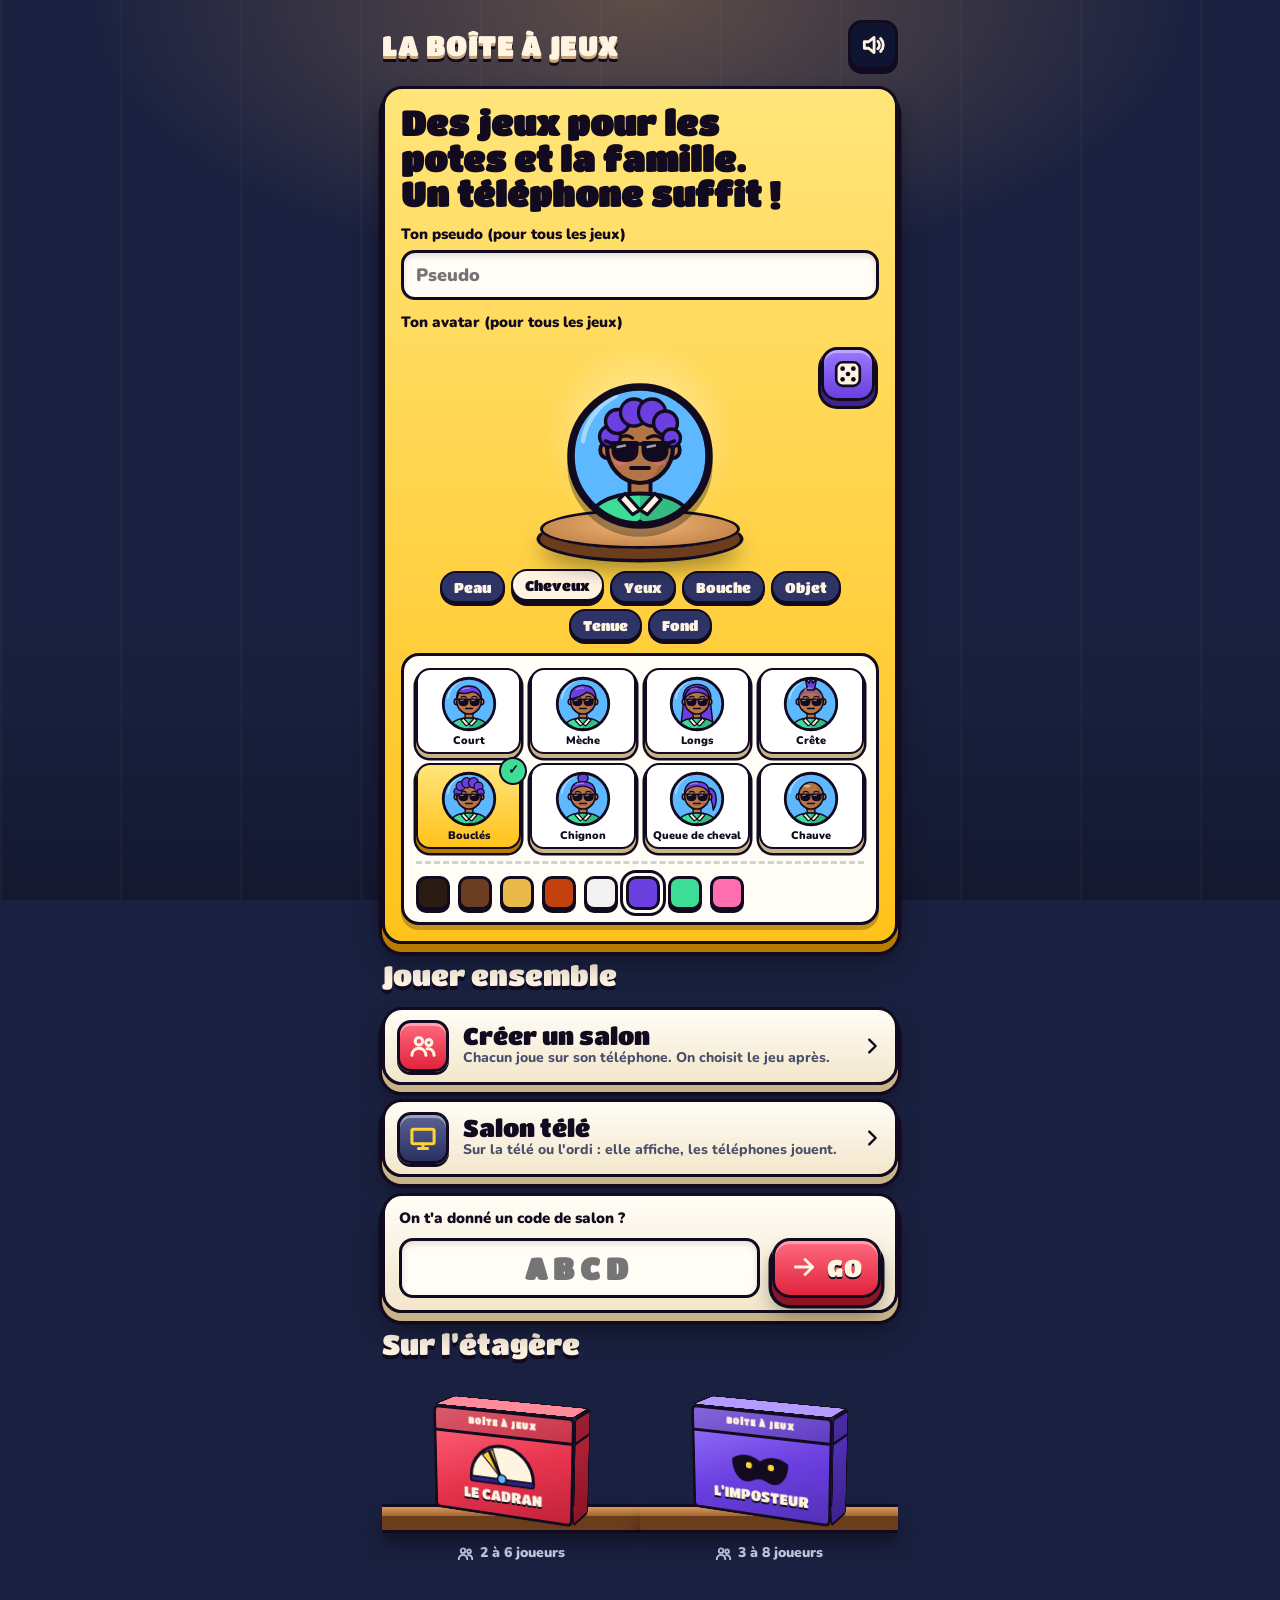
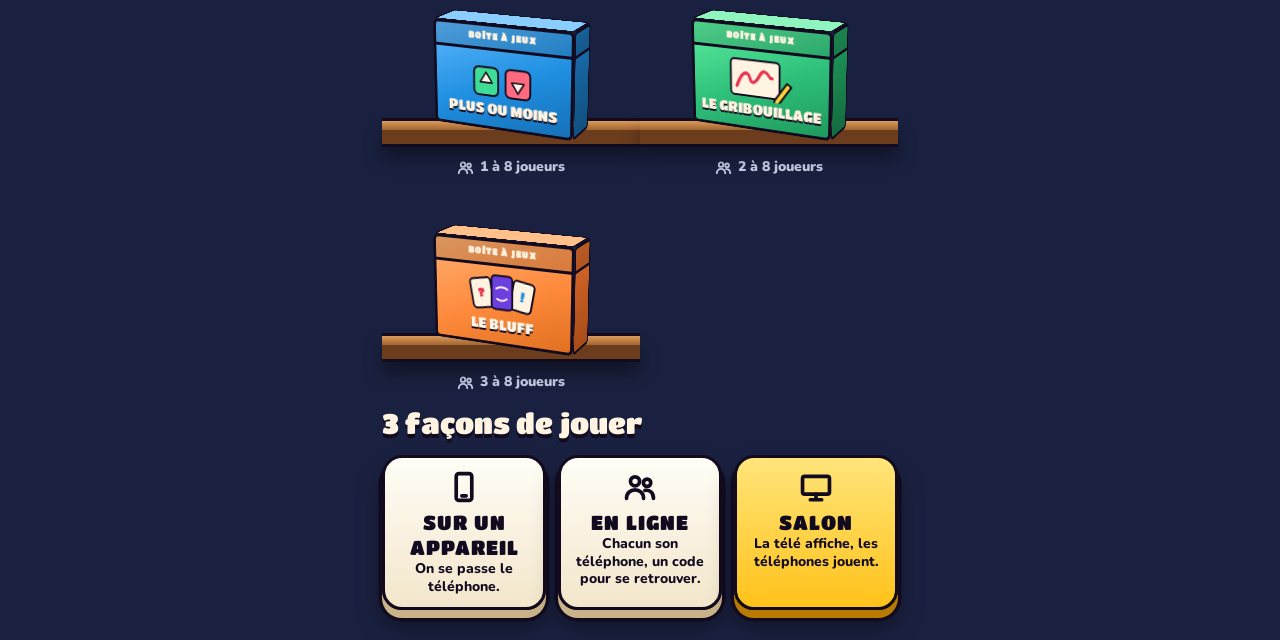
==== commit a5855a17: "Nouveau jeu : Le Bluff (3 à 8 joueurs) - un mot bizarre à définir ou un fait incroyable à compléter " ====
--- a/index.html
+++ b/index.html
@@ -129,6 +129,15 @@
         <span class="planche"></span>
         <span class="infos"><svg class="ico" aria-hidden="true"><use href="#i-gens"/></svg>2 à 8 joueurs</span>
       </a>
+      <a class="boite" href="bluff/" aria-label="Le Bluff, 3 à 8 joueurs">
+        <span class="scene"><span class="cube">
+          <span class="f-top" style="background:#FFC08A"></span>
+          <span class="f-cote" style="background:linear-gradient(#D9692A,#A84C18)"><i></i></span>
+          <span class="f-face" style="background:linear-gradient(160deg,#FFB070,#FF8A3D 55%,#E0701F)"><i>BOÎTE À JEUX</i><svg viewBox="0 0 120 70" aria-hidden="true"><rect x="10" y="14" width="34" height="46" rx="6" fill="#FFF4E2" stroke="#120B1F" stroke-width="3" transform="rotate(-10 27 37)"/><rect x="76" y="14" width="34" height="46" rx="6" fill="#FFF4E2" stroke="#120B1F" stroke-width="3" transform="rotate(10 93 37)"/><rect x="43" y="8" width="34" height="52" rx="6" fill="#6B3FE0" stroke="#120B1F" stroke-width="3"/><path d="M51 28q9-6 18 0" fill="none" stroke="#FFF4E2" stroke-width="3" stroke-linecap="round"/><path d="M52 44q8 5 16-1" fill="none" stroke="#FFF4E2" stroke-width="3" stroke-linecap="round"/><text x="27" y="44" text-anchor="middle" font-family="Titan One,sans-serif" font-size="18" fill="#E8344E" transform="rotate(-10 27 37)">?</text><text x="93" y="44" text-anchor="middle" font-family="Titan One,sans-serif" font-size="18" fill="#1F8FE0" transform="rotate(10 93 37)">!</text></svg><b>LE BLUFF</b></span>
+        </span></span>
+        <span class="planche"></span>
+        <span class="infos"><svg class="ico" aria-hidden="true"><use href="#i-gens"/></svg>3 à 8 joueurs</span>
+      </a>
     </div>
 
     <h2>3 façons de jouer</h2>
@@ -156,7 +165,7 @@
 </div>
 <script src="commun/avatars.js?v=4"></script>
 <script src="commun/ambiance.js?v=2"></script>
-<script src="commun/commun.js?v=6"></script>
+<script src="commun/commun.js?v=7"></script>
 <script>
 "use strict";
 brancherEntete();
@@ -169,7 +178,8 @@
   { id: "cadran", nom: "Le Cadran", min: 2, max: 6, ico: "jaune", ph: "Un indice, une aiguille." },
   { id: "imposteur", nom: "L'Imposteur", min: 3, max: 8, ico: "rouge", ph: "Tous le même mot, sauf un." },
   { id: "plus-ou-moins", nom: "Plus ou moins", min: 1, max: 8, ico: "jaune", ph: "Le quiz de culture générale." },
-  { id: "gribouillage", nom: "Le Gribouillage", min: 2, max: 8, ico: "rouge", ph: "L'un dessine, les autres devinent." }
+  { id: "gribouillage", nom: "Le Gribouillage", min: 2, max: 8, ico: "rouge", ph: "L'un dessine, les autres devinent." },
+  { id: "bluff", nom: "Le Bluff", min: 3, max: 8, ico: "jaune", ph: "Invente une fausse réponse crédible." }
 ];
 Salon.ordre = []; Salon.remise = [];
 const chef = () => Salon.autorite();
